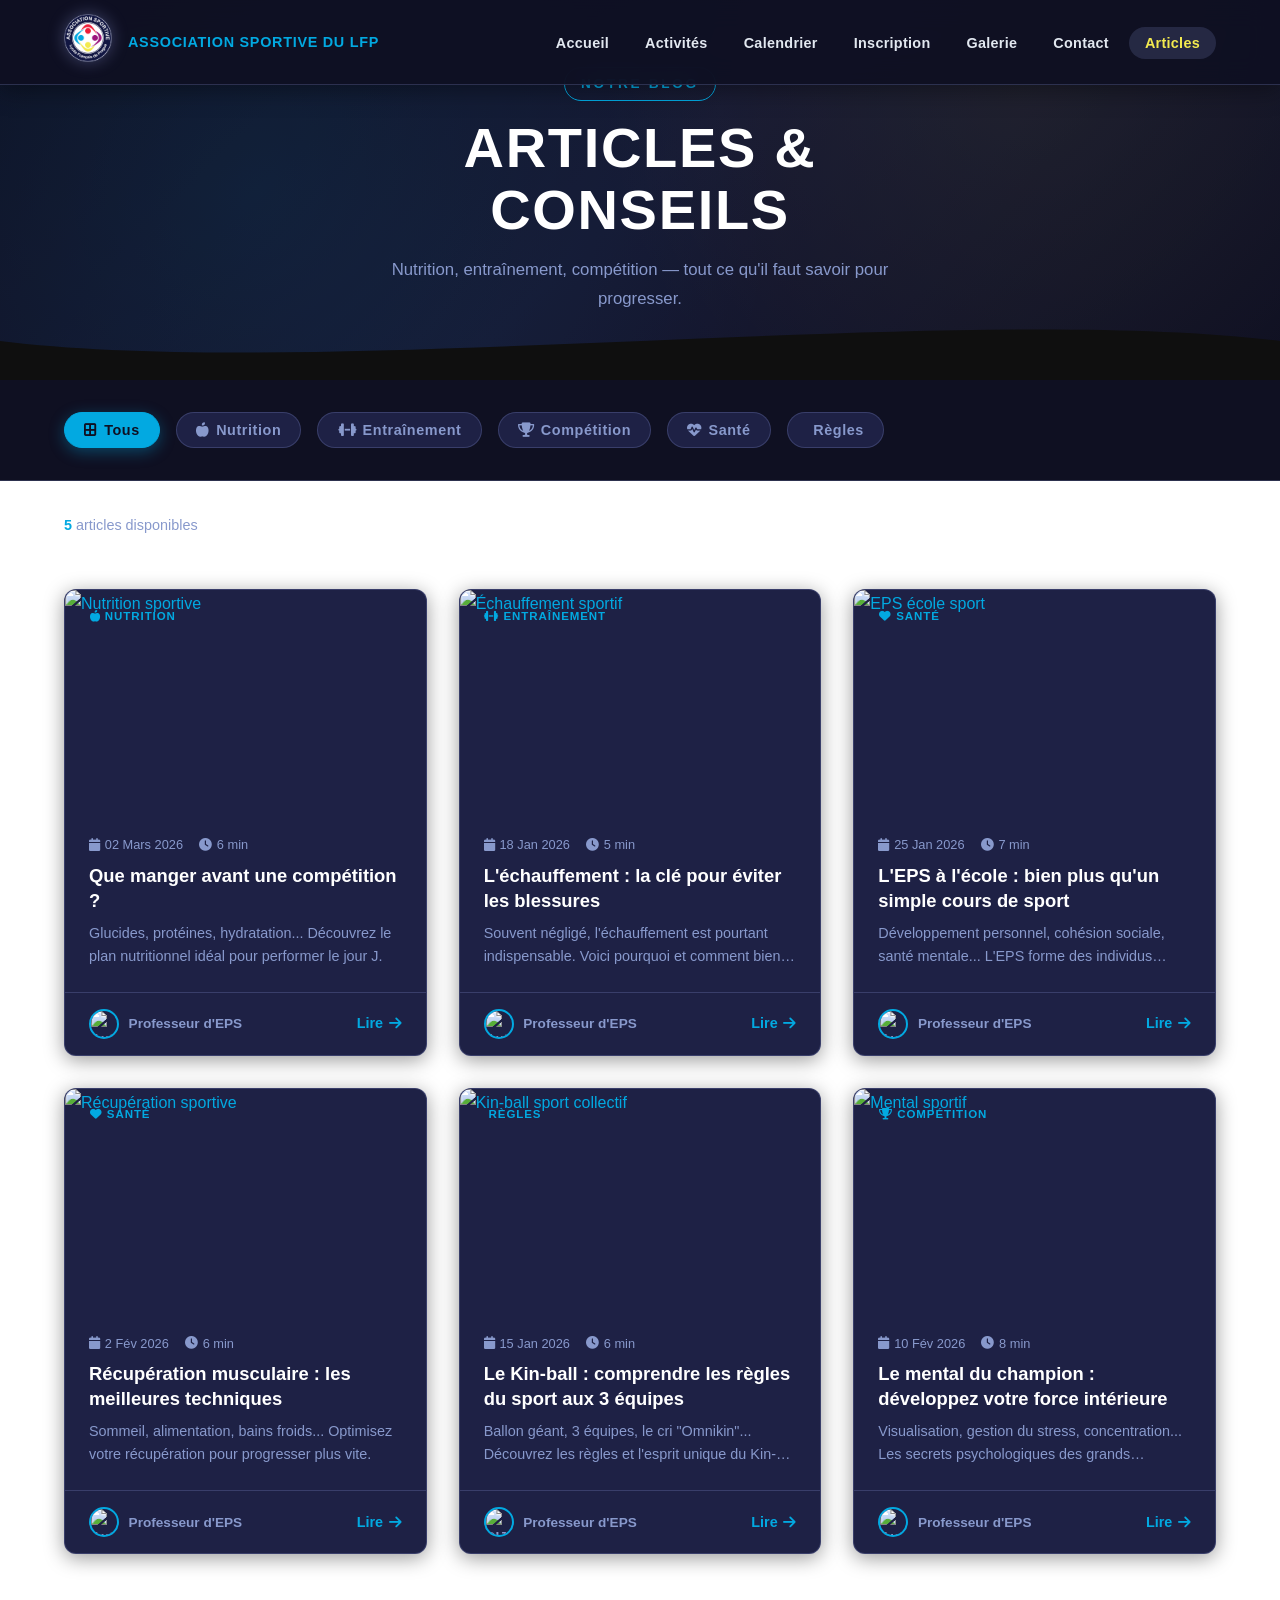
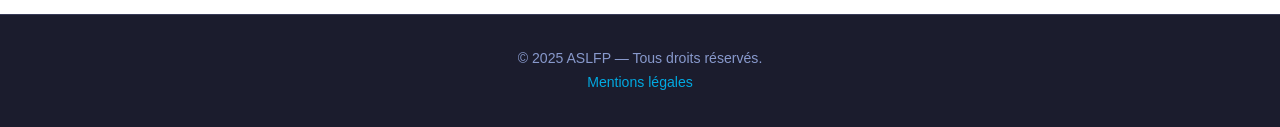
==== articles.html @ be03f137 "Add files via upload" ====
<!DOCTYPE html>
<html lang="fr">
<head>
  <meta charset="UTF-8" />
  <meta name="viewport" content="width=device-width, initial-scale=1.0"/>
  <title>Articles | ASLFP</title>

  <!-- CSS principal du site -->
  <link rel="stylesheet" href="CSS/styles.css" />
  <!-- CSS spécifique au blog -->
  <link rel="stylesheet" href="CSS/blog.css" />
  <!-- Font Awesome -->
  <link rel="stylesheet" href="https://cdnjs.cloudflare.com/ajax/libs/font-awesome/6.4.0/css/all.min.css"/>
  <!-- Google Fonts -->
  <link href="https://fonts.googleapis.com/css2?family=Rajdhani:wght@600;700&family=Open+Sans:wght@400;600&display=swap" rel="stylesheet"/>
</head>
<body class="blog-page">

<!-- HEADER -->
<header class="header header-scrolled">
  <div class="container">
    <div class="header-content">

      <div class="logo-section">
        <a href="index.html" class="logo-link">
          <img src="img/Logos/logo-aslfp.png" alt="Logo AS LFP" class="logo">
        </a>
        <span class="as-title">ASSOCIATION SPORTIVE DU LFP</span>
      </div>

      <nav class="main-nav desktop-nav">
        <ul>
          <li><a href="index.html#hero">Accueil</a></li>
          <li><a href="index.html#activites">Activités</a></li>
          <li><a href="index.html#calendrier">Calendrier</a></li>
          <li><a href="index.html#inscription">Inscription</a></li>
          <li><a href="galerie.html">Galerie</a></li>
          <li><a href="index.html#contact">Contact</a></li>
          <li><a href="articles.html" class="active">Articles</a></li>
        </ul>
      </nav>

      <button class="burger" aria-label="Ouvrir le menu">
        <span></span><span></span><span></span>
      </button>

      <nav class="main-nav mobile-nav">
        <ul>
          <li><a href="index.html#hero">Accueil</a></li>
          <li><a href="index.html#activites">Activités</a></li>
          <li><a href="index.html#calendrier">Calendrier</a></li>
          <li><a href="index.html#inscription">Inscription</a></li>
          <li><a href="galerie.html">Galerie</a></li>
          <li><a href="index.html#contact">Contact</a></li>
          <li><a href="articles.html" class="active">Articles</a></li>
        </ul>
      </nav>

    </div>
  </div>
</header>


  <!-- ===================== HERO SECTION ===================== -->
  <section class="blog-hero">
    <div class="blog-hero__overlay"></div>
    <div class="blog-hero__content">
      <span class="blog-hero__label">Notre Blog</span>
      <h1 class="blog-hero__title">Articles & Conseils</h1>
      <p class="blog-hero__subtitle">
        Nutrition, entraînement, compétition — tout ce qu'il faut savoir pour progresser.
      </p>
    </div>
    <!-- Vague décorative en bas -->
    <div class="blog-hero__wave">
      <svg viewBox="0 0 1440 80" preserveAspectRatio="none">
        <path d="M0,40 C360,80 1080,0 1440,40 L1440,80 L0,80 Z" fill="#0f0f0f"/>
      </svg>
    </div>
  </section>

  <!-- ===================== FILTRES ===================== -->
  <section class="blog-filters-section">
    <div class="container">
      <div class="blog-filters" id="blogFilters">
        <button class="filter-btn active" data-filter="all">
          <i class="fas fa-border-all"></i> Tous
        </button>
        <button class="filter-btn" data-filter="nutrition">
          <i class="fas fa-apple-whole"></i> Nutrition
        </button>
        <button class="filter-btn" data-filter="entrainement">
          <i class="fas fa-dumbbell"></i> Entraînement
        </button>
        <button class="filter-btn" data-filter="competition">
          <i class="fas fa-trophy"></i> Compétition
        </button>
        <button class="filter-btn" data-filter="sante">
          <i class="fas fa-heart-pulse"></i> Santé
        </button>
        <button class="filter-btn" data-filter="regles">
          <i class="fas fa-whistle"></i> Règles
        </button>
      </div>
    </div>
  </section>

  <!-- ===================== GRILLE D'ARTICLES ===================== -->
  <main class="blog-main">
    <div class="container">

      <!-- Compteur de résultats -->
      <div class="articles-count">
        <span id="articlesCount">5</span> articles disponibles
      </div>

      <div class="articles-grid" id="articlesGrid">

<!-- ── CARD - Nutrition avant compétition ── -->
<article class="article-card" data-category="nutrition">
  <a href="articles/nutrition-avant-competition.html" class="card-link">
    <div class="card-image-wrapper">
      <img
        src="https://images.unsplash.com/photo-1490645935967-10de6ba17061?w=600&q=80"
        alt="Nutrition sportive"
        class="card-image"
        loading="lazy"
      />
      <div class="card-image-overlay">
        <span><i class="fas fa-book-open"></i> Lire l'article</span>
      </div>
      <span class="card-badge badge--nutrition">
        <i class="fas fa-apple-alt"></i> Nutrition
      </span>
    </div>
    <div class="card-body">
      <div class="card-meta">
        <span class="card-date"><i class="fas fa-calendar"></i> 02 Mars 2026</span>
        <span class="card-read-time"><i class="fas fa-clock"></i> 6 min</span>
      </div>
      <h2 class="card-title">Que manger avant une compétition ?</h2>
      <p class="card-excerpt">
        Glucides, protéines, hydratation... Découvrez le plan nutritionnel idéal pour performer le jour J.
      </p>
    </div>
    <div class="card-footer">
      <div class="card-author">
        <img src="https://i.pravatar.cc/30?img=12" alt="Auteur" class="author-avatar"/>
        Professeur d'EPS
      </div>
      <span class="card-cta">Lire <i class="fas fa-arrow-right"></i></span>
    </div>
  </a>
</article>

<!-- ── CARD - Échauffement essentiel ── -->
<article class="article-card" data-category="entrainement">
  <a href="articles/echauffement-essentiel.html" class="card-link">
    <div class="card-image-wrapper">
      <img
        src="https://images.unsplash.com/photo-1571019613454-1cb2f99b2d8b?w=600&q=80"
        alt="Échauffement sportif"
        class="card-image"
        loading="lazy"
      />
      <div class="card-image-overlay">
        <span><i class="fas fa-book-open"></i> Lire l'article</span>
      </div>
      <span class="card-badge badge--entrainement">
        <i class="fas fa-dumbbell"></i> Entraînement
      </span>
    </div>
    <div class="card-body">
      <div class="card-meta">
        <span class="card-date"><i class="fas fa-calendar"></i> 18 Jan 2026</span>
        <span class="card-read-time"><i class="fas fa-clock"></i> 5 min</span>
      </div>
      <h2 class="card-title">L'échauffement : la clé pour éviter les blessures</h2>
      <p class="card-excerpt">
        Souvent négligé, l'échauffement est pourtant indispensable. Voici pourquoi et comment bien le réaliser.
      </p>
    </div>
    <div class="card-footer">
      <div class="card-author">
        <img src="https://i.pravatar.cc/30?img=8" alt="Auteur" class="author-avatar"/>
        Professeur d'EPS
      </div>
      <span class="card-cta">Lire <i class="fas fa-arrow-right"></i></span>
    </div>
  </a>
</article>


<!-- ── CARD - EPS au lycée ── -->
<article class="article-card" data-category="sante">
  <a href="articles/eps-importance-lycee.html" class="card-link">
    <div class="card-image-wrapper">
      <img
        src="https://images.unsplash.com/photo-1546519638-68e109498ffc?w=600&q=80"
        alt="EPS école sport"
        class="card-image"
        loading="lazy"
      />
      <div class="card-image-overlay">
        <span><i class="fas fa-book-open"></i> Lire l'article</span>
      </div>
      <span class="card-badge badge--sante">
        <i class="fas fa-heart"></i> Santé
      </span>
    </div>
    <div class="card-body">
      <div class="card-meta">
        <span class="card-date"><i class="fas fa-calendar"></i> 25 Jan 2026</span>
        <span class="card-read-time"><i class="fas fa-clock"></i> 7 min</span>
      </div>
      <h2 class="card-title">L'EPS à l'école : bien plus qu'un simple cours de sport</h2>
      <p class="card-excerpt">
        Développement personnel, cohésion sociale, santé mentale... L'EPS forme des individus complets.
      </p>
    </div>
    <div class="card-footer">
      <div class="card-author">
        <img src="https://i.pravatar.cc/30?img=21" alt="Auteur" class="author-avatar"/>
        Professeur d'EPS
      </div>
      <span class="card-cta">Lire <i class="fas fa-arrow-right"></i></span>
    </div>
  </a>
</article>


<!-- ── CARD - Récupération musculaire ── -->
<article class="article-card" data-category="sante">
  <a href="articles/recuperation-musculaire.html" class="card-link">
    <div class="card-image-wrapper">
      <img
        src="https://images.unsplash.com/photo-1544367567-0f2fcb009e0b?w=600&q=80"
        alt="Récupération sportive"
        class="card-image"
        loading="lazy"
      />
      <div class="card-image-overlay">
        <span><i class="fas fa-book-open"></i> Lire l'article</span>
      </div>
      <span class="card-badge badge--sante">
        <i class="fas fa-heart"></i> Santé
      </span>
    </div>
    <div class="card-body">
      <div class="card-meta">
        <span class="card-date"><i class="fas fa-calendar"></i> 2 Fév 2026</span>
        <span class="card-read-time"><i class="fas fa-clock"></i> 6 min</span>
      </div>
      <h2 class="card-title">Récupération musculaire : les meilleures techniques</h2>
      <p class="card-excerpt">
        Sommeil, alimentation, bains froids... Optimisez votre récupération pour progresser plus vite.
      </p>
    </div>
    <div class="card-footer">
      <div class="card-author">
        <img src="https://i.pravatar.cc/30?img=47" alt="Auteur" class="author-avatar"/>
        Professeur d'EPS
      </div>
      <span class="card-cta">Lire <i class="fas fa-arrow-right"></i></span>
    </div>
  </a>
</article>

<!-- ── CARD - Kin-ball ── -->
<article class="article-card" data-category="regles">
  <a href="articles/kin-ball.html" class="card-link">
    <div class="card-image-wrapper">
      <img
        src="https://images.unsplash.com/photo-1612872087720-bb876e2e67d1?w=600&q=80"
        alt="Kin-ball sport collectif"
        class="card-image"
        loading="lazy"
      />
      <div class="card-image-overlay">
        <span><i class="fas fa-book-open"></i> Lire l'article</span>
      </div>
      <span class="card-badge badge--regles">
        <i class="fas fa-whistle"></i> Règles
      </span>
    </div>
    <div class="card-body">
      <div class="card-meta">
        <span class="card-date"><i class="fas fa-calendar"></i> 15 Jan 2026</span>
        <span class="card-read-time"><i class="fas fa-clock"></i> 6 min</span>
      </div>
      <h2 class="card-title">Le Kin-ball : comprendre les règles du sport aux 3 équipes</h2>
      <p class="card-excerpt">
        Ballon géant, 3 équipes, le cri "Omnikin"... Découvrez les règles et l'esprit unique du Kin-ball.
      </p>
    </div>
    <div class="card-footer">
      <div class="card-author">
        <img src="https://i.pravatar.cc/30?img=33" alt="DIJOUX Jordan" class="author-avatar"/>
        Professeur d'EPS
      </div>
      <span class="card-cta">Lire <i class="fas fa-arrow-right"></i></span>
    </div>
  </a>
</article>


<!-- ── CARD - Mental du champion ── -->
<article class="article-card" data-category="competition">
  <a href="articles/mental-du-champion.html" class="card-link">
    <div class="card-image-wrapper">
      <img
        src="https://images.unsplash.com/photo-1551698618-1dfe5d97d256?w=600&q=80"
        alt="Mental sportif"
        class="card-image"
        loading="lazy"
      />
      <div class="card-image-overlay">
        <span><i class="fas fa-book-open"></i> Lire l'article</span>
      </div>
      <span class="card-badge badge--competition">
        <i class="fas fa-trophy"></i> Compétition
      </span>
    </div>
    <div class="card-body">
      <div class="card-meta">
        <span class="card-date"><i class="fas fa-calendar"></i> 10 Fév 2026</span>
        <span class="card-read-time"><i class="fas fa-clock"></i> 8 min</span>
      </div>
      <h2 class="card-title">Le mental du champion : développez votre force intérieure</h2>
      <p class="card-excerpt">
        Visualisation, gestion du stress, concentration... Les secrets psychologiques des grands champions.
      </p>
    </div>
    <div class="card-footer">
      <div class="card-author">
        <img src="https://i.pravatar.cc/30?img=33" alt="Auteur" class="author-avatar"/>
        Professeur d'EPS
      </div>
      <span class="card-cta">Lire <i class="fas fa-arrow-right"></i></span>
    </div>
  </a>
</article>



      </div><!-- /articles-grid -->

      <!-- Message si aucun résultat -->
      <div class="no-results" id="noResults" style="display:none;">
        <i class="fas fa-search"></i>
        <p>Aucun article dans cette catégorie pour le moment.</p>
      </div>

    </div><!-- /container -->
  </main>

  <!-- ===================== FOOTER ===================== -->
  <footer class="site-footer">
    <div class="container">
      <p>&copy; 2025 ASLFP — Tous droits réservés.</p>
      <p><a href="mentions-legales.html">Mentions légales</a></p>
    </div>
  </footer>

  <!-- Bouton retour en haut -->
  <button class="scroll-top-btn" id="scrollTopBtn" aria-label="Retour en haut">
    <i class="fas fa-chevron-up"></i>
  </button>

  <!-- JS -->
  <script src="JS/blog.js" defer></script>

</body>
</html>
---- CSS/styles.css ----
/* ================================
   VARIABLES & BASE
================================ */
:root {
  --fond: #F8F9FF;
  --fond-section: #FFFFFF;
  --fond-carte: #EEF0FF;
  --accent: #02A9E1;
  --accent-2: #F3EA4F;
  --texte: #02A9E1;
  --texte-secondaire: #8899cc;
  --radius: 16px;
  --radius-sm: 8px;
  --ombre: 0 8px 32px rgba(0,0,0,0.4);
  --transition: 0.3s ease;
}

* {
  margin: 0;
  padding: 0;
  box-sizing: border-box;
}

html {
  scroll-behavior: smooth;
}

body {
  background: linear-gradient(160deg, #0f1022 0%, #1a1d3a 50%, #0f1022 100%) fixed;
  color: var(--texte);
  font-family: 'Montserrat', sans-serif;
  font-size: 16px;
  line-height: 1.6;
}

.container {
  max-width: 1100px;
  margin: 0 auto;
  padding: 0 32px;
}

/* ================================
   HEADER
================================ */
.header {
  position: fixed;
  top: 0;
  left: 0;
  width: 100%;
  background: rgba(15, 16, 34, 0.92);
  backdrop-filter: blur(14px);
  -webkit-backdrop-filter: blur(14px);
  border-bottom: 1px solid rgba(165, 180, 252, 0.2);
  z-index: 1000;
  box-shadow: 0 4px 24px rgba(0,0,0,0.4);
}

.header-content {
  display: flex;
  align-items: center;
  justify-content: space-between;
  padding: 14px 0;
}

.logo-section {
  display: flex;
  align-items: center;
  gap: 16px;
}

.logo {
  height: 48px;
  filter: drop-shadow(0 0 8px rgba(165, 180, 252, 0.3));
}

.as-title {
  font-size: 0.9rem;
  font-weight: 700;
  color: var(--accent);
  letter-spacing: 0.05em;
  text-transform: uppercase;
}

.desktop-nav ul {
  list-style: none;
  display: flex;
  gap: 4px;
}

.desktop-nav a {
  color: var(--texte);
  text-decoration: none;
  font-size: 0.9rem;
  font-weight: 600;
  padding: 8px 16px;
  border-radius: 50px;
  transition: background var(--transition), color var(--transition);
  letter-spacing: 0.02em;
}

.desktop-nav a:hover,
.desktop-nav a.active {
  background: rgba(165, 180, 252, 0.15);
  color: #F3EA4F;
}

.header-scrolled {
  box-shadow: 0 8px 32px rgba(0,0,0,0.6);
  background: rgba(15, 16, 34, 0.98);
}

/* ================================
   HERO
================================ */
.hero {
  position: relative;
  height: 100vh;
  min-height: 600px;
  display: flex;
  align-items: center;
  justify-content: center;
  overflow: hidden;
}

.hero-background {
  position: absolute;
  inset: 0;
  z-index: 0;
}

.hero-background img {
  width: 100%;
  height: 100%;
  object-fit: cover;
  object-position: center;
}

.hero-background::after {
  content: '';
  position: absolute;
  inset: 0;
  background: linear-gradient(to bottom,
    rgba(15, 16, 34, 0.55) 0%,
    rgba(15, 16, 34, 0.7) 60%,
    rgba(15, 16, 34, 0.95) 100%
  );
}

.hero-content {
  position: relative;
  z-index: 2;
  text-align: center;
  padding: 0 24px;
  max-width: 800px;
}

.hero-text h2 {
  font-size: clamp(2rem, 5vw, 3.5rem);
  font-weight: 700;
  line-height: 1.2;
  margin-bottom: 20px;
  color: #fff;
}

.highlight {
  background: linear-gradient(90deg, var(--accent), var(--accent-2));
  -webkit-background-clip: text;
  background-clip: text;
  -webkit-text-fill-color: transparent;
}

.as-highlight {
  background: linear-gradient(90deg, #818cf8, var(--accent));
  -webkit-background-clip: text;
  background-clip: text;
  -webkit-text-fill-color: transparent;
}

.hero-text p {
  font-size: 1.1rem;
  color: rgba(255,255,255,0.8);
  margin-bottom: 36px;
}

.btn {
  display: inline-flex;
  align-items: center;
  gap: 10px;
  background: linear-gradient(135deg, #6366f1, var(--accent));
  color: #fff;
  font-family: 'Montserrat', sans-serif;
  font-weight: 700;
  font-size: 0.95rem;
  padding: 14px 32px;
  border-radius: 50px;
  border: none;
  cursor: pointer;
  text-decoration: none;
  transition: transform var(--transition), box-shadow var(--transition);
  box-shadow: 0 4px 20px rgba(99, 102, 241, 0.4);
}

.btn:hover {
  transform: translateY(-3px);
  box-shadow: 0 8px 28px rgba(99, 102, 241, 0.6);
}

.btn-secondary {
  background: transparent;
  border: 2px solid rgba(165, 180, 252, 0.4);
  color: var(--texte);
  box-shadow: none;
}

.btn-secondary:hover {
  background: rgba(165, 180, 252, 0.1);
  border-color: var(--accent);
}

.scroll-down {
  position: absolute;
  bottom: 32px;
  left: 50%;
  transform: translateX(-50%);
  z-index: 2;
}

.scroll-down a {
  color: rgba(255,255,255,0.5);
  font-size: 1.4rem;
  text-decoration: none;
  animation: bounce 2s infinite;
}

@keyframes bounce {
  0%, 100% { transform: translateY(0); }
  50% { transform: translateY(8px); }
}

/* ================================
   SECTIONS COMMUNES
================================ */
.section-title {
  text-align: center;
  font-size: clamp(1.6rem, 3vw, 2.2rem);
  font-weight: 700;
  color: var(--texte);
  margin-bottom: 12px;
}

.underline {
  width: 60px;
  height: 4px;
  background: linear-gradient(90deg, #6366f1, var(--accent));
  border-radius: 2px;
  margin: 0 auto 48px;
}

.fade-up {
  opacity: 0;
  transform: translateY(30px);
  transition: opacity 0.6s ease, transform 0.6s ease;
}

.fade-up.visible {
  opacity: 1;
  transform: translateY(0);
}

.activite-card:nth-child(2) { transition-delay: 0.1s; }
.activite-card:nth-child(3) { transition-delay: 0.2s; }
.activite-card:nth-child(4) { transition-delay: 0.3s; }
.activite-card:nth-child(5) { transition-delay: 0.4s; }
.activite-card:nth-child(6) { transition-delay: 0.5s; }

/* ================================
   ACTIVITES
================================ */
.activites {
  padding: 100px 0 80px;
  background: var(--fond-section);
}

.activites-grid {
  display: grid;
  grid-template-columns: repeat(auto-fill, minmax(300px, 1fr));
  gap: 24px;
  margin-top: 48px;
}

.activite-card {
  background: var(--fond-carte);
  border-radius: var(--radius);
  padding: 28px 24px;
  display: flex;
  flex-direction: column;      /* ← Clé : empilage vertical */
  align-items: center;
  text-align: center;
  gap: 0;
  border: 1px solid rgba(165, 180, 252, 0.1);
  box-shadow: var(--ombre);
  transition: transform var(--transition), border-color var(--transition), box-shadow var(--transition);
}

.activite-card:hover {
  transform: translateY(-6px);
  border-color: rgba(165, 180, 252, 0.35);
  box-shadow: 0 16px 40px rgba(0,0,0,0.5);
}

.activite-icon-wrapper {
  background: #ffffff;
  border-radius: 50%;
  width: 80px;
  height: 80px;
  display: flex;
  align-items: center;
  justify-content: center;
  flex-shrink: 0;
  box-shadow: 0 4px 15px rgba(0,0,0,0.12);
  margin-bottom: 20px;         /* Espace sous l'icône */
}

.activite-icon {
  width: 44px;
  height: 44px;
  object-fit: contain;
}

.activite-title {
  font-size: 1.1rem;
  font-weight: 700;
  color: var(--texte);
  margin-bottom: 14px;
  text-transform: capitalize;
}

.activite-schedule {
  font-size: 0.85rem;
  color: var(--texte-secondaire);
  margin-bottom: 6px;
}

.location {
  color: var(--accent);
  font-weight: 600;
  font-style: italic;          /* Comme sur l'image */
}

.activite-details {
  display: flex;
  flex-wrap: wrap;
  justify-content: center;     /* Badges centrés */
  gap: 8px;
  margin-top: 16px;
}

.detail-badge {
  background: transparent;
  color: var(--texte-secondaire);
  font-size: 0.78rem;
  font-weight: 500;
  padding: 4px 14px;
  border-radius: 50px;
  border: 1px solid rgba(165, 180, 252, 0.35);
}

/* ================================
   CALENDRIER
================================ */
.calendrier-section {
  padding: 100px 0;
  background: var(--fond);
}

.calendrier-container {
  display: grid;
  grid-template-columns: 1fr 340px;
  gap: 32px;
  margin-top: 48px;
  align-items: stretch;
}

#calendar {
  background: #ffffff;
  border-radius: 10px;
  padding: 22px;
  border: 1px solid rgba(0,0,0,0.06);
  box-shadow: 0 8px 24px rgba(18,24,40,0.04);
  color: #222;
  min-width: 0;
  overflow: hidden;
}

.fc {
  color: var(--texte);
}

.fc .fc-toolbar {
  display: flex;
  justify-content: space-between;
  align-items: center;
  gap: 12px;
  margin-bottom: 12px;
  flex-wrap: wrap;
}

.fc .fc-button {
  background: #27323a;
  color: #fff;
  border: none;
  padding: 8px 12px;
  border-radius: 8px;
  font-weight: 700;
  box-shadow: none;
  height: 36px;
}

.fc .fc-button:hover {
  filter: brightness(0.95);
  transform: translateY(-1px);
}

.fc .fc-button.fc-button-primary {
  background: #6b7378;
}

.fc .fc-toolbar-title {
  font-size: 1.2rem;
  font-weight: 800;
  color: #222;
  letter-spacing: 0.2px;
  text-transform: lowercase;
  text-align: center;
}

.fc .fc-toolbar-chunk:last-child .fc-button {
  background: #27323a;
  margin-left: 8px;
}

.fc .fc-daygrid-day {
  border: 1px solid rgba(34,34,34,0.06);
  background: transparent;
  min-height: 84px;
}

.fc .fc-daygrid-day-number {
  color: #8a94a0;
  font-weight: 600;
  padding: 6px 8px;
  font-size: 0.9rem;
}

.fc .fc-daygrid-day.fc-day-today {
  background: #fff8e6;
}

/* Force events to not overflow their day cell */
.fc .fc-daygrid-event {
  background: #0b86c2;
  color: #fff;
  border-radius: 6px;
  font-size: 0.78rem;
  padding: 4px 6px;
  margin: 4px 2px 0 2px;
  display: block;
  white-space: nowrap;
  overflow: hidden;
  text-overflow: ellipsis;
}

.fc .fc-daygrid-event:hover {
  white-space: normal;
  overflow: visible;
  position: relative;
  z-index: 999;
}

.fc .fc-daygrid-event-harness {
  overflow: visible;
}

.fc .fc-daygrid-day-events {
  overflow: visible;
}

.fc .fc-daygrid-event:hover .fc-event-title {
  white-space: normal;
  overflow: visible;
  text-overflow: unset;
}

.fc .fc-event-title {
  white-space: nowrap;
  overflow: hidden;
  text-overflow: ellipsis;
  max-width: 100%;
}

/* Prevent multi-day event bars from spanning across cells visually */
.fc .fc-daygrid-dot-event,
.fc .fc-daygrid-block-event {
  max-width: 100%;
}

.fc-direction-ltr .fc-daygrid-event.fc-event-end,
.fc-direction-ltr .fc-daygrid-event.fc-event-start {
  margin-left: 2px;
  margin-right: 2px;
}


/* ================================
   PROCHAINS ÉVÉNEMENTS (sidebar)
================================ */
.upcoming-events {
  background: #ffffff;
  border-radius: 14px;
  padding: 28px;
  border: 1px solid rgba(0,0,0,0.06);
  box-shadow: 0 8px 24px rgba(18,24,40,0.04);
  display: flex;
  flex-direction: column;
}


.upcoming-events h3 {
  font-size: 1.1rem;
  font-weight: 800;
  color: #222;
  margin-bottom: 20px;
  padding-bottom: 14px;
  border-bottom: 2px solid #f0f2f5;
  flex-shrink: 0;
}

#upcoming-events {
  overflow-y: auto;
  flex: 1;
  padding-right: 6px;
}

#upcoming-events::-webkit-scrollbar {
  width: 5px;
}

#upcoming-events::-webkit-scrollbar-track {
  background: transparent;
}

#upcoming-events::-webkit-scrollbar-thumb {
  background: #d0d5dd;
  border-radius: 10px;
}

#upcoming-events::-webkit-scrollbar-thumb:hover {
  background: #b0b8c4;
}


.upcoming-event-card {
  display: flex;
  flex-direction: column;
  gap: 8px;
  padding: 18px;
  background: #f8f9fc;
  border-radius: 12px;
  border-left: 4px solid var(--accent);
  transition: transform 0.2s ease, box-shadow 0.2s ease;
  margin-bottom: 12px;
}

.upcoming-event-card:hover {
  transform: translateY(-2px);
  box-shadow: 0 6px 20px rgba(0,0,0,0.06);
}

.upcoming-event-date {
  font-size: 0.78rem;
  font-weight: 600;
  color: #9aa6b2;
  text-transform: uppercase;
  letter-spacing: 0.5px;
}

.upcoming-event-title {
  font-size: 1rem;
  font-weight: 700;
  color: #222;
  line-height: 1.3;
}

.upcoming-event-details {
  display: flex;
  flex-direction: column;
  gap: 4px;
  margin-top: 4px;
}
.upcoming-event-type-row {
  display: flex;
  justify-content: space-between;
  align-items: center;
}

.upcoming-event-countdown {
  font-size: 0.82rem;
  color: #6d7680;
  white-space: nowrap;
}

.upcoming-event-details span {
  font-size: 0.82rem;
  color: #6d7680;
  line-height: 1.4;
}

.upcoming-event-card .btn-inscription {
  display: inline-flex;
  align-items: center;
  justify-content: center;
  margin-top: 10px;
  padding: 10px 20px;
  font-size: 0.85rem;
  font-weight: 700;
  color: #fff;
  background: linear-gradient(135deg, var(--accent) 0%, #04c0ff 100%);
  border-radius: 8px;
  text-decoration: none;
  transition: transform 0.2s ease, box-shadow 0.2s ease;
  box-shadow: 0 4px 14px rgba(2, 169, 225, 0.2);
  align-self: center;
}

.upcoming-event-card .btn-inscription:hover {
  transform: translateY(-2px);
  box-shadow: 0 6px 20px rgba(2, 169, 225, 0.35);
}

/* Couleur de bordure gauche selon le type */
.upcoming-event-card.type-competition {
  border-left-color: #e74c3c;
}

.upcoming-event-card.type-important {
  border-left-color: #9b59b6;
}

.upcoming-event-card.type-sortie {
  border-left-color: #2ecc71;
}

.upcoming-event-card.type-tournoi {
  border-left-color: #f39c12;
}


/* ================================
   GALERIE
================================ */
.galerie {
  padding: 100px 0;
  background: var(--fond-section);
}

.galerie-intro {
  text-align: center;
  color: var(--texte-secondaire);
  font-size: 1rem;
  margin-top: -32px;
  margin-bottom: 16px;
}

.carousel-container {
  margin-top: 48px;
  max-width: 900px;
  margin-left: auto;
  margin-right: auto;
}

.mySwiper {
  border-radius: var(--radius);
  overflow: hidden;
  box-shadow: 0 12px 40px rgba(0, 0, 0, 0.3);
}

.swiper-slide {
  overflow: hidden;
}

.slide-content {
  position: relative;
  overflow: hidden;
}

.carousel-img {
  width: 100%;
  height: 480px;
  object-fit: cover;
  display: block;
  transition: transform 0.6s ease;
}

.swiper-slide:hover .carousel-img {
  transform: scale(1.03);
}

.slide-caption {
  position: absolute;
  bottom: 0;
  left: 0;
  right: 0;
  padding: 24px 28px;
  background: linear-gradient(to top, rgba(0, 0, 0, 0.75) 0%, transparent 100%);
  color: #fff;
  transform: translateY(100%);
  transition: transform 0.4s ease;
}

.swiper-slide:hover .slide-caption,
.swiper-slide-active .slide-caption {
  transform: translateY(0);
}

.slide-caption h4 {
  font-size: 1.1rem;
  font-weight: 700;
  margin-bottom: 4px;
}

.slide-caption p {
  font-size: 0.85rem;
  opacity: 0.8;
}

/* Flèches navigation */
.swiper-button-next,
.swiper-button-prev {
  color: #fff !important;
  background: rgba(15, 16, 34, 0.6);
  backdrop-filter: blur(8px);
  width: 48px !important;
  height: 48px !important;
  border-radius: 50%;
  transition: background var(--transition), transform var(--transition);
}

.swiper-button-next:hover,
.swiper-button-prev:hover {
  background: rgba(99, 102, 241, 0.8);
  transform: scale(1.1);
}

.swiper-button-next::after,
.swiper-button-prev::after {
  font-size: 1rem !important;
  font-weight: 700;
}

/* Pagination */
.swiper-pagination {
  bottom: 16px !important;
}

.swiper-pagination-bullet {
  background: rgba(255, 255, 255, 0.5) !important;
  width: 10px;
  height: 10px;
  opacity: 1 !important;
  transition: all var(--transition);
}

.swiper-pagination-bullet-active {
  background: #fff !important;
  width: 28px;
  border-radius: 5px;
}

/* Responsive galerie */
@media (max-width: 768px) {
  .carousel-img {
    height: 320px;
  }

  .slide-caption {
    transform: translateY(0);
    padding: 16px 20px;
  }

  .swiper-button-next,
  .swiper-button-prev {
    width: 38px !important;
    height: 38px !important;
  }
}

@media (max-width: 480px) {
  .carousel-img {
    height: 240px;
  }

  .slide-caption h4 {
    font-size: 0.95rem;
  }

  .carousel-container {
    margin-top: 32px;
  }
}


/* ================================
   INSCRIPTION
================================ */
.inscription-section {
  padding: 100px 0;
  background: var(--fond);
}

.inscription-intro {
  text-align: center;
  color: var(--texte-secondaire);
  margin-bottom: 48px;
  font-size: 0.95rem;
  line-height: 1.8;
}

.inscription-form {
  background: var(--fond-carte);
  border-radius: var(--radius);
  padding: 48px;
  border: 1px solid rgba(165, 180, 252, 0.1);
  max-width: 760px;
  margin: 0 auto;
}

.form-row {
  display: grid;
  grid-template-columns: 1fr 1fr;
  gap: 24px;
  margin-bottom: 24px;
}

.form-group {
  display: flex;
  flex-direction: column;
  gap: 8px;
  margin-bottom: 24px;
}

.form-group label {
  font-size: 0.88rem;
  font-weight: 600;
  color: var(--texte-secondaire);
  text-transform: uppercase;
  letter-spacing: 0.04em;
}

.form-group input[type="text"],
.form-group input[type="email"],
.form-group select,
.form-group textarea {
  background: rgba(255,255,255,0.05);
  border: 1px solid rgba(165, 180, 252, 0.2);
  border-radius: var(--radius-sm);
  color: var(--texte);
  font-family: 'Montserrat', sans-serif;
  font-size: 0.95rem;
  padding: 12px 16px;
  outline: none;
  transition: border-color var(--transition), box-shadow var(--transition);
}

.form-group input:focus,
.form-group select:focus,
.form-group textarea:focus {
  border-color: var(--accent);
  box-shadow: 0 0 0 3px rgba(165, 180, 252, 0.15);
}

.activites-checkboxes {
  display: grid;
  grid-template-columns: repeat(auto-fit, minmax(140px, 1fr));
  gap: 10px;
  margin-top: 8px;
  min-width: 0;
}

.checkbox-group {
  display: flex;
  align-items: center;
  gap: 10px;
  background: rgba(165, 180, 252, 0.06);
  border: 1px solid rgba(165, 180, 252, 0.15);
  border-radius: var(--radius-sm);
  padding: 8px 10px;
  cursor: pointer;
  transition: background var(--transition), border-color var(--transition);
  white-space: normal;
}

.checkbox-group:hover {
  background: rgba(165, 180, 252, 0.12);
  border-color: rgba(165, 180, 252, 0.3);
}

.checkbox-group input[type="checkbox"] {
  accent-color: var(--accent);
  width: 16px;
  height: 16px;
  cursor: pointer;
}

.checkbox-group label {
  font-size: 0.88rem;
  font-weight: 600;
  color: var(--texte);
  cursor: pointer;
  text-transform: none;
  letter-spacing: 0;
}

.consent {
  flex-direction: row;
  align-items: flex-start;
  gap: 12px;
  flex-wrap: wrap;
}

.consent input {
  margin-top: 3px;
  flex-shrink: 0;
  accent-color: var(--accent);
  width: 16px;
  height: 16px;
}

.consent label {
  font-size: 0.82rem;
  color: var(--texte-secondaire);
  text-transform: none;
  letter-spacing: 0;
}

.form-actions {
  display: flex;
  gap: 12px;
  justify-content: center;
  flex-wrap: wrap;
}

.inscription-form img,
.inscription-form iframe,
.inscription-form .wide-element {
  max-width: 100%;
  height: auto;
  display: block;
}

/* ================================
   INSCRIPTION CTA (Google Form)
================================ */
.inscription-cta {
  display: flex;
  flex-direction: column;
  align-items: center;
  gap: 24px;
  margin-top: 48px;
}

.btn-inscription-main {
  display: inline-flex;
  align-items: center;
  gap: 10px;
  padding: 18px 40px;
  font-size: 1.15rem;
  font-weight: 800;
  border-radius: 14px;
  background: linear-gradient(135deg, var(--accent) 0%, #04c0ff 100%);
  color: #fff;
  text-decoration: none;
  border: none;
  cursor: pointer;
  transition: transform 0.2s ease, box-shadow 0.2s ease;
  box-shadow: 0 8px 32px rgba(2, 169, 225, 0.25);
  letter-spacing: 0.3px;
}

.btn-inscription-main:hover {
  transform: translateY(-3px) scale(1.02);
  box-shadow: 0 12px 40px rgba(2, 169, 225, 0.35);
}

.btn-inscription-main:active {
  transform: translateY(0);
}

.inscription-note {
  text-align: center;
  color: var(--texte-secondaire);
  font-size: 0.85rem;
  line-height: 1.6;
  opacity: 0.8;
}

/* ================================
   CONTACT
================================ */
.contact {
  padding: 100px 0;
  background: var(--fond-section);
}

.contact-container {
  display: grid;
  grid-template-columns: 1fr 1.5fr;
  gap: 40px;
  margin-top: 48px;
  align-items: start;
}

.contact-info {
  display: flex;
  flex-direction: column;
  gap: 24px;
}

.contact-item {
  background: var(--fond-carte);
  border-radius: var(--radius);
  padding: 24px;
  border: 1px solid rgba(165, 180, 252, 0.1);
}

.contact-item h3 {
  font-size: 0.9rem;
  font-weight: 700;
  color: var(--accent);
  margin-bottom: 8px;
  display: flex;
  align-items: center;
  gap: 8px;
}

.contact-item p {
  color: var(--texte-secondaire);
  font-size: 0.9rem;
  line-height: 1.6;
}

.contact-map iframe {
  width: 100%;
  height: 360px;
  border-radius: var(--radius);
  border: 1px solid rgba(165, 180, 252, 0.1);
  filter: grayscale(30%) brightness(0.85);
}

/* ================================
   FOOTER
================================ */
.footer {
  background: rgba(15, 16, 34, 0.98);
  border-top: 1px solid rgba(165, 180, 252, 0.15);
  padding: 40px 0 24px;
}

.footer-content {
  display: flex;
  align-items: center;
  justify-content: space-between;
  margin-bottom: 32px;
  flex-wrap: wrap;
  gap: 20px;
}

.footer-nav {
  display: flex;
  gap: 8px;
  flex-wrap: wrap;
}

.footer-nav a {
  color: var(--texte-secondaire);
  text-decoration: none;
  font-size: 0.88rem;
  font-weight: 500;
  padding: 6px 14px;
  border-radius: 50px;
  transition: color var(--transition), background var(--transition);
}

.footer-nav a:hover {
  color: var(--accent);
  background: rgba(165, 180, 252, 0.1);
}

.social-links {
  display: flex;
  gap: 12px;
}

.social-links a {
  color: var(--texte-secondaire);
  background: rgba(165, 180, 252, 0.1);
  width: 40px;
  height: 40px;
  border-radius: 50%;
  display: flex;
  align-items: center;
  justify-content: center;
  font-size: 1rem;
  text-decoration: none;
  transition: color var(--transition), background var(--transition), transform var(--transition);
}

.social-links a:hover {
  color: var(--accent);
  background: rgba(165, 180, 252, 0.2);
  transform: translateY(-3px);
}

.footer-bottom {
  text-align: center;
  padding-top: 24px;
  border-top: 1px solid rgba(165, 180, 252, 0.08);
  color: var(--texte-secondaire);
  font-size: 0.82rem;
}

/* ================================
   BURGER MENU
================================ */
.burger {
  display: none;
  flex-direction: column;
  gap: 5px;
  background: none;
  border: none;
  cursor: pointer;
  padding: 8px;
  z-index: 1100;
  position: relative;
  width: 32px;
  height: 32px;
}

.burger span {
  display: block;
  width: 100%;
  height: 2px;
  background: var(--texte);
  border-radius: 2px;
  transition: all 0.3s ease;
  position: absolute;
  left: 0;
}

.burger span:nth-child(1) { top: 8px; }
.burger span:nth-child(2) { top: 14px; }
.burger span:nth-child(3) { top: 20px; }

.burger-open span:nth-child(1) {
  transform: translateY(6px) rotate(45deg);
}

.burger-open span:nth-child(2) {
  opacity: 0;
}

.burger-open span:nth-child(3) {
  transform: translateY(-6px) rotate(-45deg);
}

.mobile-nav {
  position: fixed;
  top: 0;
  right: -100%;
  width: 75%;
  max-width: 320px;
  height: 100vh;
  background: rgba(15, 16, 34, 0.98);
  padding: 100px 32px 40px;
  transition: right 0.4s ease;
  border-left: 1px solid rgba(165, 180, 252, 0.15);
  z-index: 1000;
}

.mobile-nav.nav-open {
  right: 0;
}

.mobile-nav ul {
  list-style: none;
  display: flex;
  flex-direction: column;
  gap: 8px;
}

.mobile-nav a {
  color: var(--texte);
  text-decoration: none;
  font-size: 1.1rem;
  font-weight: 600;
  padding: 14px 20px;
  border-radius: 8px;
  display: block;
  transition: background var(--transition), color var(--transition);
}

.mobile-nav a:hover {
  background: rgba(165, 180, 252, 0.15);
  color: #F3EA4F;
}

/* ================================
   TOAST NOTIFICATION
================================ */
.toast {
  position: fixed;
  bottom: 32px;
  left: 50%;
  transform: translateX(-50%) translateY(20px);
  background: #1e2460;
  color: #fff;
  padding: 16px 28px;
  border-radius: 50px;
  font-weight: 600;
  font-size: 0.95rem;
  box-shadow: 0 8px 32px rgba(0,0,0,0.4);
  z-index: 9999;
  opacity: 0;
  transition: all 0.4s ease;
  white-space: nowrap;
}

.toast-visible {
  opacity: 1;
  transform: translateX(-50%) translateY(0);
}

.toast-success { border-left: 4px solid #02A9E1; }
.toast-warning { border-left: 4px solid #F3EA4F; }

/* ================================
   RESPONSIVE
================================ */
@media (max-width: 900px) {
  .calendrier-container {
    grid-template-columns: 1fr;
    gap: 24px;
  }

  .upcoming-events {
    order: 2;
  }
}

@media (max-width: 768px) {
  .burger,
  .mobile-nav {
    display: flex;
  }

  .desktop-nav {
    display: none;
  }

  .header-content {
    padding: 14px 20px;
  }

  .calendrier-container {
    grid-template-columns: 1fr;
    gap: 18px;
  }

  #calendar {
    min-height: auto;
  }

  .event-card {
    flex-direction: column;
    gap: 12px;
  }

  .event-date {
    min-width: auto;
    margin-bottom: 8px;
  }

  .events-list {
    gap: 16px;
  }

  .contact-container {
    grid-template-columns: 1fr;
    gap: 24px;
  }

  .contact-map iframe {
    height: 260px;
  }
}

@media (max-width: 820px) {
  .inscription-form {
    padding: 28px;
    max-width: 720px;
  }

  .form-row {
    grid-template-columns: 1fr;
  }

  .activites-checkboxes {
    grid-template-columns: repeat(auto-fit, minmax(160px, 1fr));
  }
}

@media (max-width: 480px) {
  .inscription-form {
    padding: 18px;
  }

  .form-row {
    gap: 12px;
  }

  .form-group label {
    font-size: 0.82rem;
  }

  .form-group input,
  .form-group select,
  .form-group textarea {
    padding: 10px;
    font-size: 0.92rem;
  }

  .activites-checkboxes {
    grid-template-columns: 1fr 1fr;
    gap: 8px;
  }

  #calendar {
    padding: 14px;
  }

  .fc .fc-toolbar {
    flex-direction: column;
    gap: 8px;
  }

  .event-card {
    padding: 12px;
  }

  .event-date {
    padding: 6px;
  }

  .event-day {
    font-size: 1.2rem;
  }

  .contact-map iframe {
    height: 220px;
  }

  .contact-info h3,
  .contact-info p {
    font-size: 0.95rem;
  }

  .container {
    padding-left: 20px;
    padding-right: 20px;
  }
}

@media (max-width: 420px) {
  .fc .fc-toolbar-title {
    font-size: 1rem;
  }
  
  .fc .fc-button {
    padding: 6px 8px;
    font-size: 0.85rem;
  }
  
  .events-list {
    gap: 16px;
  }
}
---- CSS/blog.css ----
/* ============================================================
   BLOG.CSS — ASLFP
   Styles pour articles.html et articles/template-article.html
   ============================================================ */

/* ──────────────────────────────────────────
   1. VARIABLES & RESET
   ────────────────────────────────────────── */
:root {
  /* Couleurs principales */
  --color-bg:            #0f1022;
  --color-bg-card:       #1e2145;
  --color-bg-card-hover: #252850;
  --color-accent:        #02A9E1;
  --color-accent-dark:   #0189b8;
  --color-white:         #ffffff;
  --color-text:          #e2e8f0;
  --color-text-muted:    #8899cc;
  --color-border:        rgba(165, 180, 252, 0.2);

  /* Couleurs des badges */
  --badge-nutrition:    #27ae60;
  --badge-entrainement: #02A9E1;
  --badge-competition:  #F3EA4F;
  --badge-sante:        #8e44ad;

  /* Typographie */
  --font-heading: 'Montserrat', sans-serif;
  --font-body:    'Montserrat', sans-serif;

  /* Espacements */
  --spacing-xs:  0.5rem;
  --spacing-sm:  1rem;
  --spacing-md:  1.5rem;
  --spacing-lg:  2rem;
  --spacing-xl:  3rem;
  --spacing-xxl: 5rem;

  /* Bordures & ombres */
  --radius-sm:   6px;
  --radius-md:   12px;
  --radius-lg:   20px;
  --shadow-card:  0 4px 20px rgba(0,0,0,0.4);
  --shadow-hover: 0 12px 40px rgba(2,169,225,0.25);

  /* Transitions */
  --transition: 0.35s cubic-bezier(0.25, 0.46, 0.45, 0.94);
}

/* Reset minimal */
.blog-page *,
.article-page * {
  box-sizing: border-box;
  margin: 0;
  padding: 0;
}

/* ──────────────────────────────────────────
   2. BODY & BASE
   ────────────────────────────────────────── */
.blog-page,
.article-page {
  background: /*linear-gradient(160deg, #0f1022 0%, #1a1d3a 50%, #0f1022 100%) fixed;*/
  color: var(--color-text);
  font-family: var(--font-body);
  line-height: 1.7;
}

.container {
  max-width: 1200px;
  margin: 0 auto;
  padding: 0 var(--spacing-md);
}

/* ──────────────────────────────────────────
   3. NAVBAR (identique au site principal)
   ────────────────────────────────────────── */
.header {
  position: fixed;
  top: 0;
  left: 0;
  width: 100%;
  background: rgba(15, 16, 34, 0.92);
  backdrop-filter: blur(14px);
  -webkit-backdrop-filter: blur(14px);
  border-bottom: 1px solid rgba(165, 180, 252, 0.2);
  z-index: 1000;
  box-shadow: 0 4px 24px rgba(0,0,0,0.4);
}

.header-scrolled {
  box-shadow: 0 8px 32px rgba(0,0,0,0.6);
  background: rgba(15, 16, 34, 0.98);
}

.header-content {
  display: flex;
  align-items: center;
  justify-content: space-between;
  padding: 14px 0;
}

.logo-section {
  display: flex;
  align-items: center;
  gap: 16px;
}

.logo {
  height: 48px;
  filter: drop-shadow(0 0 8px rgba(165, 180, 252, 0.3));
}

.as-title {
  font-size: 0.9rem;
  font-weight: 700;
  color: var(--color-accent);
  letter-spacing: 0.05em;
  text-transform: uppercase;
}

.desktop-nav ul {
  list-style: none;
  display: flex;
  gap: 4px;
}

.desktop-nav a {
  color: var(--color-text);
  text-decoration: none;
  font-size: 0.9rem;
  font-weight: 600;
  padding: 8px 16px;
  border-radius: 50px;
  transition: background var(--transition), color var(--transition);
  letter-spacing: 0.02em;
}

.desktop-nav a:hover,
.desktop-nav a.active {
  background: rgba(165, 180, 252, 0.15);
  color: #F3EA4F;
}

/* Burger */
.burger {
  display: none;
  flex-direction: column;
  gap: 5px;
  background: none;
  border: none;
  cursor: pointer;
  padding: 8px;
}

.burger-line {
  display: block;
  width: 25px;
  height: 2px;
  background: var(--color-white);
  border-radius: 2px;
  transition: var(--transition);
}

/* ──────────────────────────────────────────
   4. HERO — PAGE LISTE
   ────────────────────────────────────────── */
.blog-hero {
  position: relative;
  min-height: 380px;
  display: flex;
  align-items: center;
  justify-content: center;
  overflow: hidden;
  background: linear-gradient(135deg, #0f1022 0%, #1a1d3a 50%, #0f1022 100%);
}

.blog-hero::before {
  content: '';
  position: absolute;
  inset: 0;
  background-image:
    radial-gradient(circle at 20% 50%, rgba(2,169,225,0.12) 0%, transparent 50%),
    radial-gradient(circle at 80% 20%, rgba(243,234,79,0.08) 0%, transparent 40%);
  pointer-events: none;
}

.blog-hero__overlay {
  position: absolute;
  inset: 0;
  background: rgba(15,16,34,0.3);
}

.blog-hero__content {
  position: relative;
  z-index: 2;
  text-align: center;
  padding: var(--spacing-xl) var(--spacing-md);
  max-width: 700px;
}

.blog-hero__label {
  display: inline-block;
  font-family: var(--font-heading);
  font-size: 0.85rem;
  font-weight: 700;
  letter-spacing: 0.2em;
  text-transform: uppercase;
  color: var(--color-accent);
  border: 1px solid var(--color-accent);
  padding: 0.3rem 1rem;
  border-radius: 50px;
  margin-bottom: var(--spacing-sm);
}

.blog-hero__title {
  font-family: var(--font-heading);
  font-size: clamp(2rem, 5vw, 3.5rem);
  font-weight: 700;
  color: var(--color-white);
  line-height: 1.1;
  margin-bottom: var(--spacing-sm);
  text-transform: uppercase;
  letter-spacing: 0.03em;
}

.blog-hero__subtitle {
  font-size: 1.05rem;
  color: var(--color-text-muted);
  max-width: 500px;
  margin: 0 auto;
}

.blog-hero__wave {
  position: absolute;
  bottom: -1px;
  left: 0;
  right: 0;
  height: 80px;
}

.blog-hero__wave svg {
  width: 100%;
  height: 100%;
  display: block;
}

/* ──────────────────────────────────────────
   5. FILTRES
   ────────────────────────────────────────── */
.blog-filters-section {
  background: var(--color-bg);
  padding: var(--spacing-lg) 0;
  position: sticky;
  top: 70px;
  z-index: 100;
  border-bottom: 1px solid var(--color-border);
}

.blog-filters {
  display: flex;
  align-items: center;
  gap: var(--spacing-sm);
  flex-wrap: wrap;
}

.filter-btn {
  display: inline-flex;
  align-items: center;
  gap: 0.4rem;
  padding: 0.55rem 1.2rem;
  border-radius: 50px;
  border: 1px solid var(--color-border);
  background: var(--color-bg-card);
  color: var(--color-text-muted);
  font-family: var(--font-heading);
  font-size: 0.9rem;
  font-weight: 600;
  letter-spacing: 0.04em;
  cursor: pointer;
  transition: all var(--transition);
  white-space: nowrap;
}

.filter-btn:hover {
  border-color: var(--color-accent);
  color: var(--color-white);
  background: rgba(2,169,225,0.1);
}

.filter-btn.active {
  background: var(--color-accent);
  border-color: var(--color-accent);
  color: #0f1022;
  font-weight: 700;
  box-shadow: 0 4px 15px rgba(2,169,225,0.35);
}

/* ──────────────────────────────────────────
   6. COMPTEUR D'ARTICLES
   ────────────────────────────────────────── */
.articles-count {
  font-size: 0.9rem;
  color: var(--color-text-muted);
  margin-bottom: var(--spacing-lg);
  padding-top: var(--spacing-lg);
}

.articles-count span {
  color: var(--color-accent);
  font-weight: 700;
}

/* ──────────────────────────────────────────
   7. GRILLE D'ARTICLES
   ────────────────────────────────────────── */
.blog-main {
  padding-bottom: var(--spacing-xxl);
  min-height: 60vh;
}

.articles-grid {
  display: grid;
  grid-template-columns: repeat(auto-fill, minmax(300px, 1fr));
  gap: var(--spacing-lg);
}

.articles-grid--related {
  grid-template-columns: repeat(auto-fill, minmax(280px, 1fr));
  gap: var(--spacing-md);
}

.no-results {
  text-align: center;
  padding: var(--spacing-xxl) 0;
  color: var(--color-text-muted);
}

.no-results i {
  font-size: 3rem;
  margin-bottom: var(--spacing-sm);
  display: block;
  color: var(--color-border);
}

/* ──────────────────────────────────────────
   8. CARDS D'ARTICLES
   ────────────────────────────────────────── */
.article-card {
  background: var(--color-bg-card);
  border-radius: var(--radius-md);
  border: 1px solid var(--color-border);
  overflow: hidden;
  box-shadow: var(--shadow-card);
  transition: transform var(--transition), box-shadow var(--transition), border-color var(--transition);
  position: relative;
  opacity: 1;
  transform: translateY(20px);
}

.article-card.is-visible {
  opacity: 1;
  transform: translateY(0);
  transition:
    opacity 0.5s ease,
    transform 0.5s ease,
    box-shadow var(--transition),
    border-color var(--transition);
}

/* ✨ HOVER ÉLÉGANT */
.article-card:hover {
  transform: translateY(-8px);
  box-shadow: var(--shadow-hover);
  border-color: rgba(2,169,225,0.4);
}

.card-link {
  display: flex;
  flex-direction: column;
  height: 100%;
  text-decoration: none;
  color: inherit;
}

.article-card--featured::before {
  content: '✦ À LA UNE';
  position: absolute;
  top: 0;
  right: 0;
  background: var(--color-accent);
  color: #0f1022;
  font-family: var(--font-heading);
  font-size: 0.7rem;
  font-weight: 700;
  letter-spacing: 0.15em;
  padding: 0.3rem 0.8rem;
  border-bottom-left-radius: var(--radius-sm);
  z-index: 10;
}

/* Image */
.card-image-wrapper {
  position: relative;
  overflow: hidden;
  height: 220px;
  flex-shrink: 0;
}

.card-image {
  width: 100%;
  height: 100%;
  object-fit: cover;
  transition: transform 0.5s ease;
  display: block;
}

.article-card:hover .card-image {
  transform: scale(1.08);
}

.card-image-overlay {
  position: absolute;
  inset: 0;
  background: rgba(2,169,225,0.6);
  display: flex;
  align-items: center;
  justify-content: center;
  opacity: 0;
  transition: opacity 0.35s ease;
}

.article-card:hover .card-image-overlay {
  opacity: 1;
}

/* Badge catégorie */
.card-badge {
  position: absolute;
  top: 12px;
  left: 12px;
  padding: 0.3rem 0.8rem;
  border-radius: 50px;
  font-size: 0.72rem;
  font-weight: 700;
  letter-spacing: 0.08em;
  text-transform: uppercase;
  font-family: var(--font-heading);
}

.card-badge--nutrition    { background: var(--badge-nutrition);    color: #fff; }
.card-badge--entrainement { background: var(--badge-entrainement); color: #fff; }
.card-badge--competition  { background: var(--badge-competition);  color: #0f1022; }
.card-badge--sante        { background: var(--badge-sante);        color: #fff; }

/* Corps de la carte */
.card-body {
  padding: var(--spacing-md);
  display: flex;
  flex-direction: column;
  gap: var(--spacing-xs);
  flex: 1;
}

.card-meta {
  display: flex;
  align-items: center;
  gap: var(--spacing-sm);
  font-size: 0.8rem;
  color: var(--color-text-muted);
}

.card-date,
.card-read-time {
  display: inline-flex;
  align-items: center;
  gap: 0.3rem;
}

.card-title {
  font-family: var(--font-heading);
  font-size: 1.15rem;
  font-weight: 700;
  color: var(--color-white);
  line-height: 1.35;
  margin: 0;
  display: -webkit-box;
  -webkit-line-clamp: 3;
  -webkit-box-orient: vertical;
  overflow: hidden;
  transition: color var(--transition);
}

.article-card:hover .card-title {
  color: var(--color-accent);
}

.card-excerpt {
  font-size: 0.9rem;
  color: var(--color-text-muted);
  line-height: 1.6;
  margin: 0;
  display: -webkit-box;
  -webkit-line-clamp: 2;
  -webkit-box-orient: vertical;
  overflow: hidden;
  flex: 1;
}

/* Footer carte */
.card-footer {
  display: flex;
  align-items: center;
  justify-content: space-between;
  padding: var(--spacing-sm) var(--spacing-md);
  border-top: 1px solid var(--color-border);
  margin-top: auto;
}

.card-author {
  display: flex;
  align-items: center;
  gap: 0.6rem;
  font-size: 0.85rem;
  color: var(--color-text-muted);
  font-weight: 600;
}

.author-avatar {
  width: 30px;
  height: 30px;
  border-radius: 50%;
  object-fit: cover;
  border: 2px solid var(--color-accent);
}

.card-cta {
  font-family: var(--font-heading);
  font-size: 0.9rem;
  font-weight: 700;
  color: var(--color-accent);
  display: flex;
  align-items: center;
  gap: 0.35rem;
  transition: gap var(--transition), color var(--transition);
}

.article-card:hover .card-cta {
  gap: 0.6rem;
  color: #F3EA4F;
}

/* ──────────────────────────────────────────
   9. HERO — PAGE ARTICLE
   ────────────────────────────────────────── */
.article-hero {
  position: relative;
  min-height: 500px;
  display: flex;
  align-items: flex-end;
  overflow: hidden;
}

.article-hero__bg {
  position: absolute;
  inset: 0;
  width: 100%;
  height: 100%;
  object-fit: cover;
  object-position: center;
}

.article-hero__overlay {
  position: absolute;
  inset: 0;
  background: linear-gradient(
    to top,
    rgba(15,16,34,0.98) 0%,
    rgba(15,16,34,0.7) 40%,
    rgba(15,16,34,0.3) 100%
  );
}

.article-hero__content {
  position: relative;
  z-index: 2;
  width: 100%;
  max-width: 900px;
  margin: 0 auto;
  padding: var(--spacing-xl) var(--spacing-md);
  display: flex;
  flex-direction: column;
  gap: var(--spacing-sm);
}

/* Fil d'Ariane */
.breadcrumb {
  display: flex;
  align-items: center;
  gap: 0.5rem;
  font-size: 0.85rem;
  color: var(--color-text-muted);
}

.breadcrumb a {
  color: var(--color-text-muted);
  text-decoration: none;
  transition: color var(--transition);
}

.breadcrumb a:hover { color: var(--color-accent); }
.breadcrumb i { font-size: 0.7rem; }

.article-hero__content .card-badge {
  position: static;
  align-self: flex-start;
}

.article-hero__title {
  font-family: var(--font-heading);
  font-size: clamp(1.8rem, 4vw, 3rem);
  font-weight: 700;
  color: var(--color-white);
  line-height: 1.2;
  text-transform: uppercase;
  letter-spacing: 0.02em;
  max-width: 800px;
}

.article-hero__meta {
  display: flex;
  align-items: center;
  justify-content: space-between;
  flex-wrap: wrap;
  gap: var(--spacing-sm);
  padding-top: var(--spacing-sm);
  border-top: 1px solid rgba(165,180,252,0.15);
  margin-top: var(--spacing-xs);
}

.article-author-info {
  display: flex;
  align-items: center;
  gap: var(--spacing-sm);
}

.author-avatar--large {
  width: 45px;
  height: 45px;
  border-radius: 50%;
  object-fit: cover;
  border: 2px solid var(--color-accent);
}

.author-name {
  display: block;
  color: var(--color-white);
  font-weight: 600;
  font-size: 0.95rem;
}

.author-role {
  display: block;
  color: var(--color-text-muted);
  font-size: 0.8rem;
}

.article-meta-right {
  display: flex;
  align-items: center;
  gap: var(--spacing-md);
  color: var(--color-text-muted);
  font-size: 0.85rem;
}

.article-meta-right span {
  display: inline-flex;
  align-items: center;
  gap: 0.35rem;
}

/* ──────────────────────────────────────────
   10. LAYOUT ARTICLE (contenu + sidebar)
   ────────────────────────────────────────── */
.article-layout {
  padding: var(--spacing-xl) 0 var(--spacing-xxl);
}

.article-wrapper {
  display: grid;
  grid-template-columns: 1fr 320px;
  gap: var(--spacing-xl);
  align-items: start;
}

/* ──────────────────────────────────────────
   11. CONTENU DE L'ARTICLE
   ────────────────────────────────────────── */
.article-content {
  min-width: 0;
}

.btn-back {
  display: inline-flex;
  align-items: center;
  gap: 0.5rem;
  color: var(--color-text-muted);
  text-decoration: none;
  font-size: 0.9rem;
  font-weight: 600;
  margin-bottom: var(--spacing-lg);
  transition: color var(--transition), gap var(--transition);
}

.btn-back:hover {
  color: var(--color-accent);
  gap: 0.8rem;
}

.article-body {
  display: flex;
  flex-direction: column;
  gap: var(--spacing-md);
}

.article-intro {
  font-size: 1.15rem;
  color: var(--color-text);
  line-height: 1.8;
  border-left: 4px solid var(--color-accent);
  padding-left: var(--spacing-md);
  font-style: italic;
}

.article-body h2 {
  font-family: var(--font-heading);
  font-size: 1.7rem;
  font-weight: 700;
  color: var(--color-white);
  text-transform: uppercase;
  letter-spacing: 0.03em;
  margin-top: var(--spacing-md);
  padding-bottom: 0.5rem;
  border-bottom: 2px solid var(--color-accent);
  display: inline-block;
}

.article-body h3 {
  font-family: var(--font-heading);
  font-size: 1.3rem;
  font-weight: 700;
  color: var(--color-white);
  margin-top: var(--spacing-sm);
}

.article-body ul li::marker,
.article-body ol li::marker {
  color: var(--color-accent);
  font-weight: 700;
}

.article-body blockquote {
  background: var(--color-bg-card);
  border-left: 4px solid var(--color-accent);
  border-radius: 0 var(--radius-md) var(--radius-md) 0;
  padding: var(--spacing-md) var(--spacing-lg);
  margin: var(--spacing-sm) 0;
  font-size: 1.1rem;
  font-style: italic;
  color: var(--color-text);
  position: relative;
}

.article-body blockquote::before {
  content: '"';
  position: absolute;
  top: -10px;
  left: var(--spacing-sm);
  font-size: 4rem;
  color: var(--color-accent);
  opacity: 0.3;
  font-family: Georgia, serif;
  line-height: 1;
}

/* Tableau */
.article-table-wrapper {
  overflow-x: auto;
  border-radius: var(--radius-md);
  border: 1px solid var(--color-border);
}

.article-table {
  width: 100%;
  border-collapse: collapse;
  font-size: 0.9rem;
}

.article-table th {
  background: var(--color-accent);
  color: #0f1022;
  font-family: var(--font-heading);
  font-weight: 700;
  text-transform: uppercase;
  letter-spacing: 0.05em;
  padding: 0.8rem 1rem;
  text-align: left;
}

.article-table td {
  padding: 0.75rem 1rem;
  color: var(--color-text);
  border-bottom: 1px solid var(--color-border);
}

.article-table tr:last-child td { border-bottom: none; }

.article-table tr:nth-child(even) td {
  background: rgba(165,180,252,0.04);
}

/* Tags */
.article-tags {
  display: flex;
  align-items: center;
  gap: 0.5rem;
  flex-wrap: wrap;
  padding-top: var(--spacing-md);
  border-top: 1px solid var(--color-border);
  margin-top: var(--spacing-md);
}

.article-tags span {
  font-size: 0.85rem;
  color: var(--color-text-muted);
  font-weight: 600;
}

.tag {
  display: inline-flex;
  align-items: center;
  gap: 0.3rem;
  padding: 0.3rem 0.8rem;
  background: var(--color-bg-card);
  border: 1px solid var(--color-border);
  border-radius: 50px;
  font-size: 0.8rem;
  color: var(--color-text-muted);
  text-decoration: none;
  transition: all var(--transition);
}

.tag:hover {
  border-color: var(--color-accent);
  color: var(--color-accent);
  background: rgba(2,169,225,0.08);
}

/* Partage social */
.article-share {
  display: flex;
  align-items: center;
  gap: var(--spacing-sm);
  flex-wrap: wrap;
  padding: var(--spacing-md);
  background: var(--color-bg-card);
  border-radius: var(--radius-md);
  border: 1px solid var(--color-border);
}

.article-share p {
  font-family: var(--font-heading);
  font-size: 1rem;
  font-weight: 700;
  color: var(--color-white);
  margin: 0 !important;
}

.share-btn {
  display: inline-flex;
  align-items: center;
  gap: 0.4rem;
  padding: 0.5rem 1rem;
  border-radius: 50px;
  border: none;
  font-size: 0.85rem;
  font-weight: 600;
  cursor: pointer;
  text-decoration: none;
  transition: opacity var(--transition), transform var(--transition);
}

.share-btn:hover {
  opacity: 0.85;
  transform: translateY(-2px);
}

.share-btn--facebook { background: #1877f2; color: white; }
.share-btn--twitter  { background: #1da1f2; color: white; }
.share-btn--whatsapp { background: #25d366; color: white; }
.share-btn--copy     {
  background: var(--color-bg);
  color: var(--color-text);
  border: 1px solid var(--color-border);
}

/* ──────────────────────────────────────────
   12. SIDEBAR
   ────────────────────────────────────────── */
.article-sidebar {
  display: flex;
  flex-direction: column;
  gap: var(--spacing-lg);
  position: sticky;
  top: 90px;
}

.sidebar-card {
  background: var(--color-bg-card);
  border: 1px solid var(--color-border);
  border-radius: var(--radius-md);
  padding: var(--spacing-md);
}

.sidebar-card__title {
  font-family: var(--font-heading);
  font-size: 1rem;
  font-weight: 700;
  color: var(--color-white);
  text-transform: uppercase;
  letter-spacing: 0.08em;
  margin-bottom: var(--spacing-sm);
  padding-bottom: 0.5rem;
  border-bottom: 2px solid var(--color-accent);
  display: flex;
  align-items: center;
  gap: 0.5rem;
}

.sidebar-card__title i { color: var(--color-accent); }

/* Sommaire */
.toc-list {
  list-style: none;
  display: flex;
  flex-direction: column;
  gap: 0.4rem;
}

.toc-list li a {
  display: flex;
  align-items: center;
  gap: 0.5rem;
  color: var(--color-text-muted);
  text-decoration: none;
  font-size: 0.88rem;
  padding: 0.4rem 0.6rem;
  border-radius: var(--radius-sm);
  transition: all var(--transition);
  border-left: 2px solid transparent;
}

.toc-list li a:hover,
.toc-list li a.toc-active {
  color: var(--color-accent);
  background: rgba(2,169,225,0.08);
  border-left-color: var(--color-accent);
  padding-left: 1rem;
}

.toc-list li a i {
  font-size: 0.6rem;
  color: var(--color-accent);
  flex-shrink: 0;
}

/* Auteur sidebar */
.sidebar-author {
  text-align: center;
  display: flex;
  flex-direction: column;
  align-items: center;
  gap: 0.6rem;
}

.sidebar-author__avatar {
  width: 70px;
  height: 70px;
  border-radius: 50%;
  object-fit: cover;
  border: 3px solid var(--color-accent);
}

.sidebar-author__name {
  font-family: var(--font-heading);
  font-size: 1.1rem;
  font-weight: 700;
  color: var(--color-white);
}

.sidebar-author__role {
  font-size: 0.82rem;
  color: var(--color-accent);
  font-weight: 600;
}

.sidebar-author__bio {
  font-size: 0.85rem;
  color: var(--color-text-muted);
  line-height: 1.6;
  text-align: center;
  margin: 0 !important;
}

/* Newsletter sidebar */
.sidebar-newsletter {
  display: flex;
  flex-direction: column;
  gap: 0.75rem;
}

.sidebar-newsletter p {
  font-size: 0.88rem;
  color: var(--color-text-muted);
  margin: 0 !important;
}

.newsletter-form {
  display: flex;
  flex-direction: column;
  gap: 0.5rem;
}

.newsletter-form input[type="email"] {
  width: 100%;
  padding: 0.6rem 0.9rem;
  background: var(--color-bg);
  border: 1px solid var(--color-border);
  border-radius: var(--radius-sm);
  color: var(--color-white);
  font-size: 0.88rem;
  outline: none;
  transition: border-color var(--transition);
}

.newsletter-form input[type="email"]:focus {
  border-color: var(--color-accent);
}

.newsletter-form input[type="email"]::placeholder {
  color: var(--color-text-muted);
}

.btn-newsletter {
  width: 100%;
  padding: 0.65rem;
  background: var(--color-accent);
  color: #0f1022;
  border: none;
  border-radius: var(--radius-sm);
  font-family: var(--font-heading);
  font-size: 0.95rem;
  font-weight: 700;
  letter-spacing: 0.05em;
  cursor: pointer;
  transition: background var(--transition), transform var(--transition);
}

.btn-newsletter:hover {
  background: var(--color-accent-dark);
  transform: translateY(-2px);
}

/* ──────────────────────────────────────────
   13. BARRE DE PROGRESSION LECTURE
   ────────────────────────────────────────── */
.reading-progress {
  position: fixed;
  top: 0;
  left: 0;
  height: 3px;
  background: linear-gradient(90deg, var(--color-accent) 0%, #F3EA4F 100%);
  width: 0%;
  z-index: 9999;
  transition: width 0.1s linear;
  box-shadow: 0 0 8px rgba(2,169,225,0.6);
}

/* ──────────────────────────────────────────
   14. SECTION ARTICLES SIMILAIRES
   ────────────────────────────────────────── */
.related-articles-section {
  padding: var(--spacing-xl) 0 var(--spacing-xxl);
  border-top: 1px solid var(--color-border);
  background: linear-gradient(to bottom, transparent, rgba(2,169,225,0.03));
}

.section-title {
  font-family: var(--font-heading);
  font-size: clamp(1.5rem, 3vw, 2.2rem);
  font-weight: 700;
  color: var(--color-white);
  text-transform: uppercase;
  letter-spacing: 0.05em;
  margin-bottom: var(--spacing-lg);
  position: relative;
  padding-bottom: 0.75rem;
}

.section-title::after {
  content: '';
  position: absolute;
  bottom: 0;
  left: 0;
  width: 60px;
  height: 3px;
  background: var(--color-accent);
  border-radius: 2px;
}

/* ──────────────────────────────────────────
   15. BOUTON RETOUR EN HAUT
   ────────────────────────────────────────── */
.scroll-top-btn {
  position: fixed;
  bottom: 2rem;
  right: 2rem;
  width: 45px;
  height: 45px;
  background: var(--color-accent);
  color: #0f1022;
  border: none;
  border-radius: 50%;
  display: flex;
  align-items: center;
  justify-content: center;
  cursor: pointer;
  z-index: 500;
  opacity: 0;
  visibility: hidden;
  transform: translateY(20px);
  transition: all var(--transition);
  box-shadow: 0 4px 15px rgba(2,169,225,0.4);
}

.scroll-top-btn.is-visible {
  opacity: 1;
  visibility: visible;
  transform: translateY(0);
}

.scroll-top-btn:hover {
  background: var(--color-accent-dark);
  transform: translateY(-3px);
}

/* ──────────────────────────────────────────
   16. FOOTER
   ────────────────────────────────────────── */
.site-footer {
  background: rgba(15,16,34,0.95);
  border-top: 1px solid var(--color-border);
  padding: var(--spacing-lg) 0;
  text-align: center;
  color: var(--color-text-muted);
  font-size: 0.88rem;
  display: flex;
  flex-direction: column;
  gap: 0.5rem;
}

.site-footer a {
  color: var(--color-accent);
  text-decoration: none;
  transition: opacity var(--transition);
}

.site-footer a:hover { color: #F3EA4F; }

/* ──────────────────────────────────────────
   17. RESPONSIVE — TABLETTE (max 900px)
   ────────────────────────────────────────── */
@media (max-width: 900px) {
  .article-wrapper {
    grid-template-columns: 1fr;
  }

  .article-sidebar { position: static; }

  .article-hero { min-height: 380px; }

  .article-hero__meta {
    flex-direction: column;
    align-items: flex-start;
  }

  .blog-filters {
    flex-wrap: nowrap;
    overflow-x: auto;
    padding-bottom: var(--spacing-xs);
    scrollbar-width: none;
  }

  .blog-filters::-webkit-scrollbar { display: none; }
}

/* ──────────────────────────────────────────
   18. RESPONSIVE — MOBILE (max 600px)
   ────────────────────────────────────────── */
@media (max-width: 600px) {
  .burger { display: flex; }

  .desktop-nav { display: none; }


  .blog-hero { min-height: 280px; }

  .article-hero { min-height: 300px; }

  .article-hero__title { font-size: 1.5rem; }

  .article-meta-right {
    flex-wrap: wrap;
    gap: 0.5rem;
  }

  .articles-grid,
  .articles-grid--related {
    grid-template-columns: 1fr;
  }

  .blog-filters-section { top: 70px; }

  .scroll-top-btn {
    bottom: 1rem;
    right: 1rem;
    width: 38px;
    height: 38px;
  }

  .article-share {
    flex-direction: column;
    align-items: flex-start;
  }

  .article-img-block img { height: 220px; }
}

/* ──────────────────────────────────────────
   19. ANIMATIONS
   ────────────────────────────────────────── */
.article-card:nth-child(1) { transition-delay: 0.05s; }
.article-card:nth-child(2) { transition-delay: 0.10s; }
.article-card:nth-child(3) { transition-delay: 0.15s; }
.article-card:nth-child(4) { transition-delay: 0.20s; }
.article-card:nth-child(5) { transition-delay: 0.25s; }
.article-card:nth-child(6) { transition-delay: 0.30s; }

.article-card.is-hidden { display: none; }

/* ──────────────────────────────────────────
   FIN DU FICHIER blog.css
   ────────────────────────────────────────── */
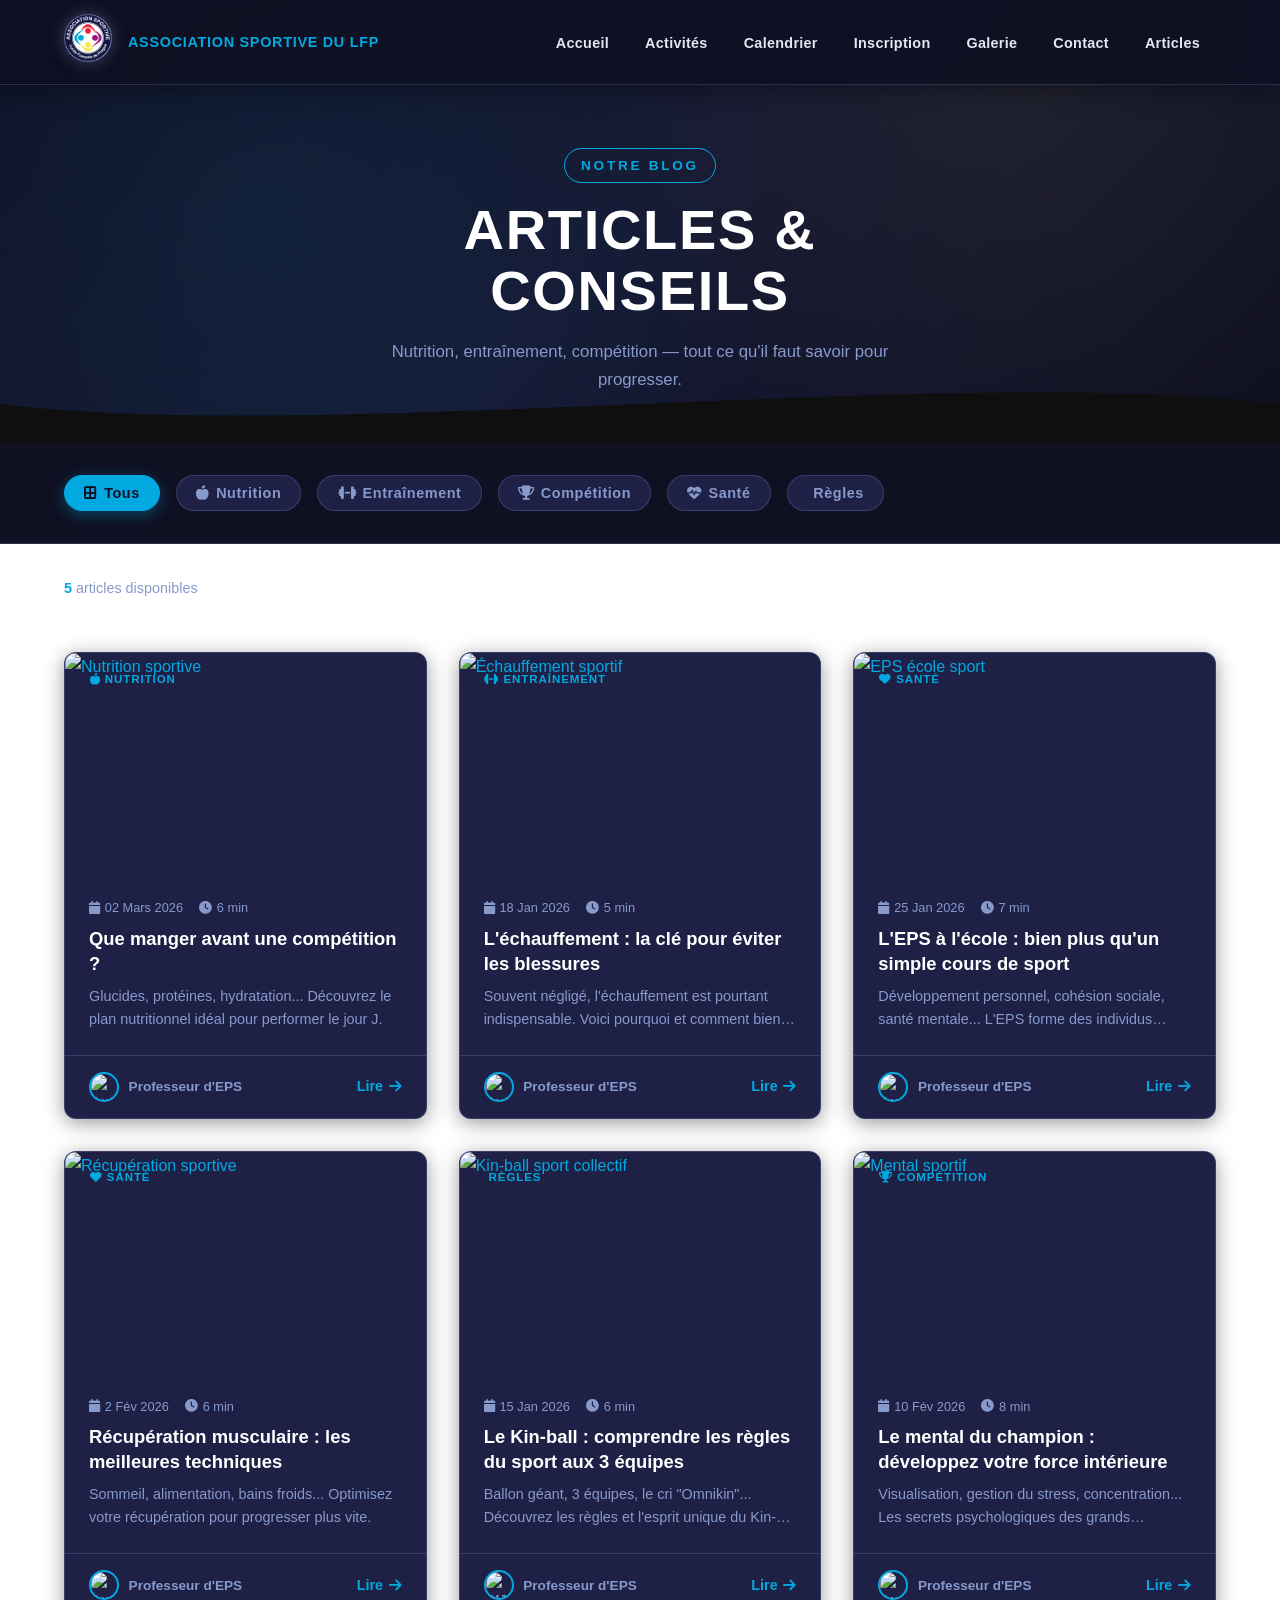
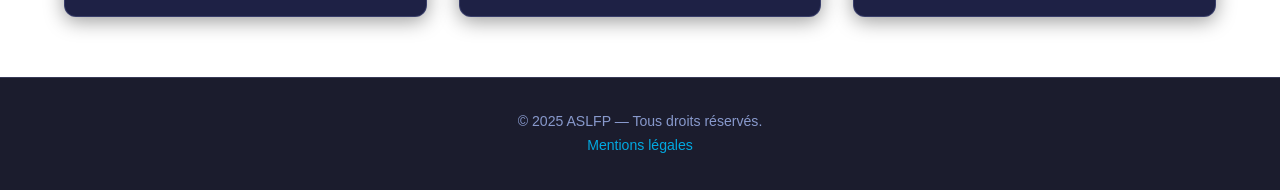
==== commit de7546d2: "integration WebTV" ====
--- a/articles.html
+++ b/articles.html
@@ -36,7 +36,7 @@
           <li><a href="index.html#inscription">Inscription</a></li>
           <li><a href="galerie.html">Galerie</a></li>
           <li><a href="index.html#contact">Contact</a></li>
-          <li><a href="articles.html" class="active">Articles</a></li>
+          <li><a href="articles.html">Articles</a></li>
         </ul>
       </nav>
 
@@ -52,7 +52,7 @@
           <li><a href="index.html#inscription">Inscription</a></li>
           <li><a href="galerie.html">Galerie</a></li>
           <li><a href="index.html#contact">Contact</a></li>
-          <li><a href="articles.html" class="active">Articles</a></li>
+          <li><a href="articles.html">Articles</a></li>
         </ul>
       </nav>
 
@@ -268,7 +268,7 @@
 
 <!-- ── CARD - Kin-ball ── -->
 <article class="article-card" data-category="regles">
-  <a href="articles/kin-ball.html" class="card-link">
+  <a href="articles/kin-ball-regles.html" class="card-link">
     <div class="card-image-wrapper">
       <img
         src="https://images.unsplash.com/photo-1612872087720-bb876e2e67d1?w=600&q=80"
@@ -372,3 +372,5 @@
 
 </body>
 </html>
+
+
--- a/CSS/blog.css
+++ b/CSS/blog.css
@@ -23,6 +23,7 @@
   --badge-entrainement: #02A9E1;
   --badge-competition:  #F3EA4F;
   --badge-sante:        #8e44ad;
+  --badge-regles:        #df792b;
 
   /* Typographie */
   --font-heading: 'Montserrat', sans-serif;
@@ -210,6 +211,7 @@
   border: 1px solid var(--color-accent);
   padding: 0.3rem 1rem;
   border-radius: 50px;
+  margin-top: 100px;
   margin-bottom: var(--spacing-sm);
 }
 
@@ -1261,3 +1263,4 @@
 /* ──────────────────────────────────────────
    FIN DU FICHIER blog.css
    ────────────────────────────────────────── */
+
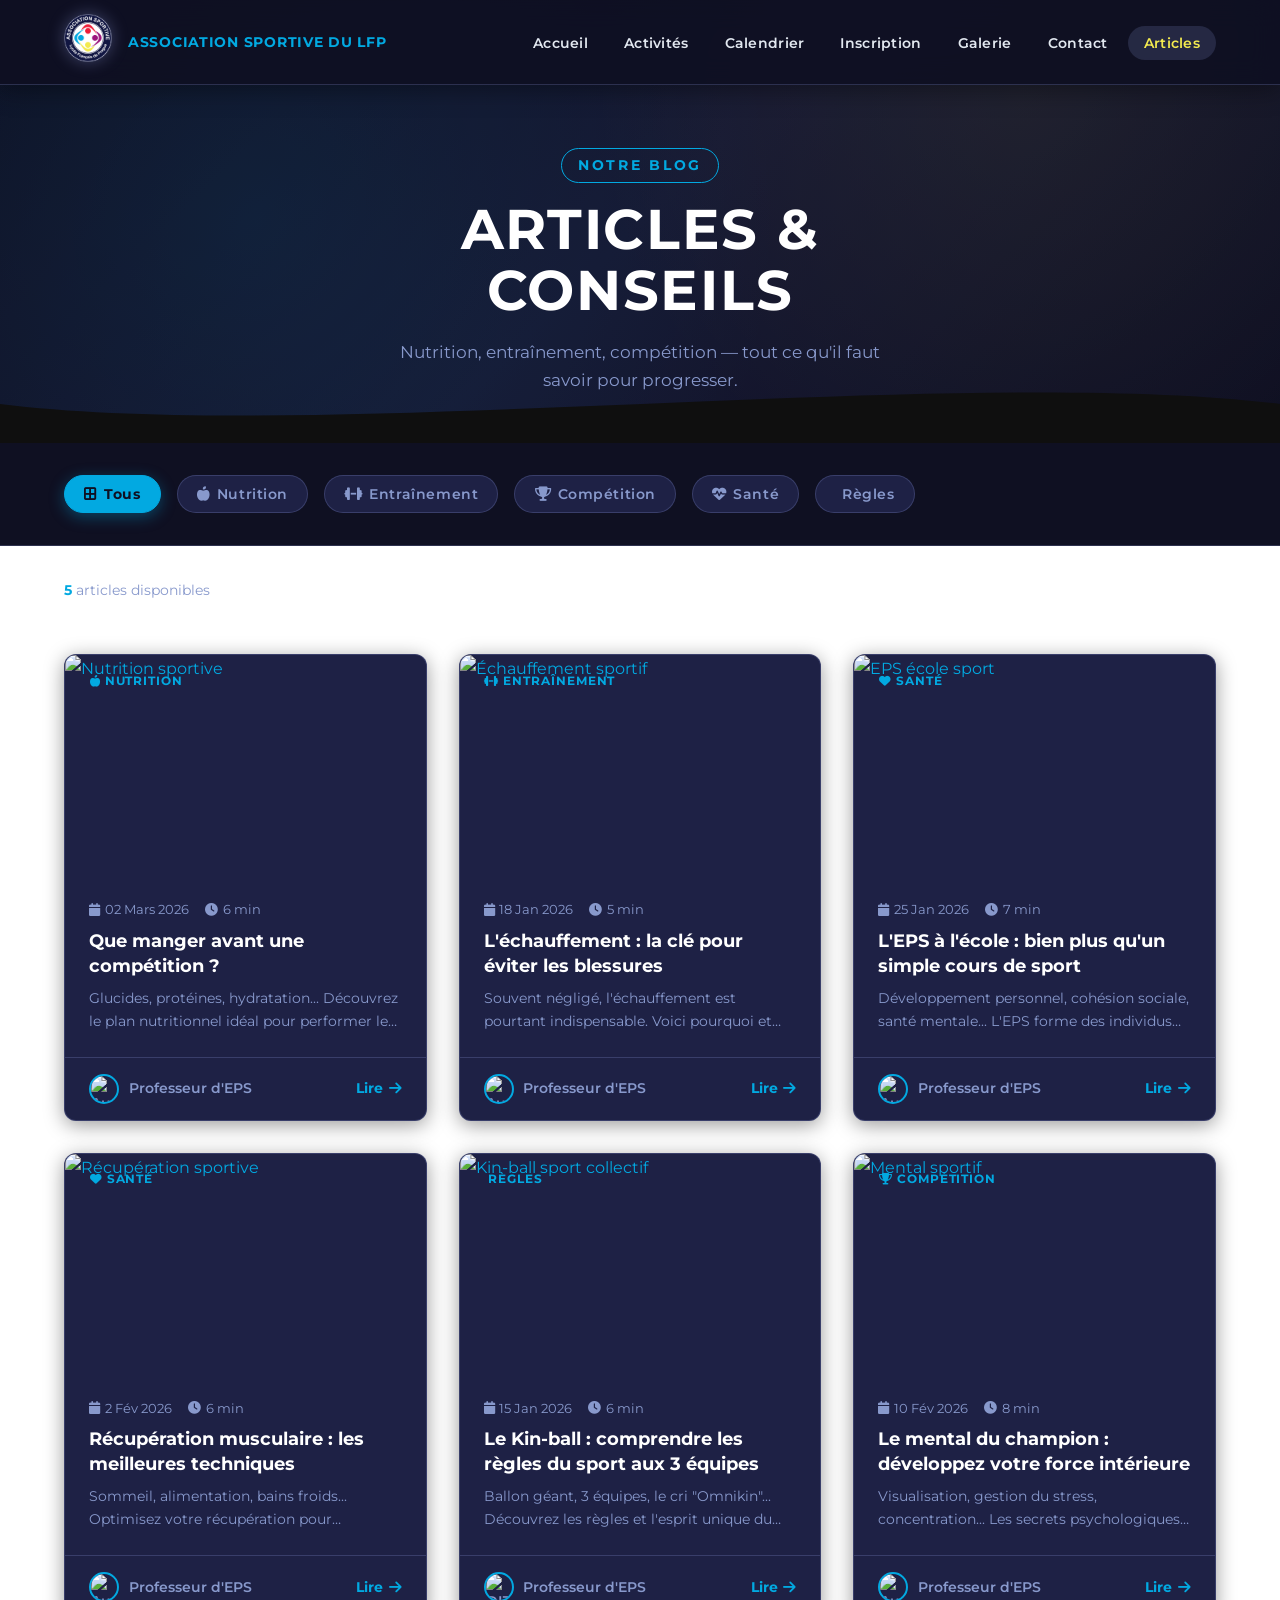
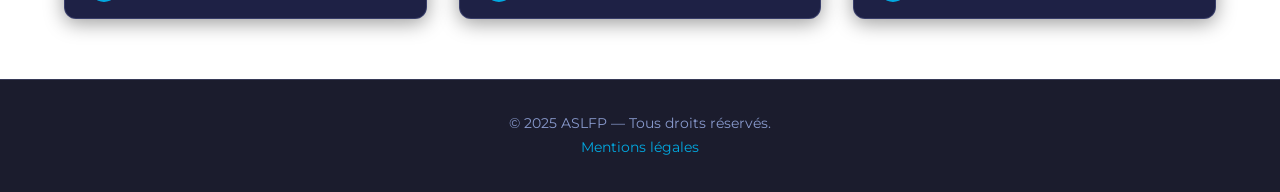
==== commit 0037ff1e: "update navigation bar" ====
--- a/articles.html
+++ b/articles.html
@@ -1,26 +1,55 @@
 <!DOCTYPE html>
 <html lang="fr">
 <head>
-  <meta charset="UTF-8" />
-  <meta name="viewport" content="width=device-width, initial-scale=1.0"/>
-  <title>Articles | ASLFP</title>
-
-  <!-- CSS principal du site -->
-  <link rel="stylesheet" href="CSS/styles.css" />
-  <!-- CSS spécifique au blog -->
-  <link rel="stylesheet" href="CSS/blog.css" />
-  <!-- Font Awesome -->
-  <link rel="stylesheet" href="https://cdnjs.cloudflare.com/ajax/libs/font-awesome/6.4.0/css/all.min.css"/>
-  <!-- Google Fonts -->
-  <link href="https://fonts.googleapis.com/css2?family=Rajdhani:wght@600;700&family=Open+Sans:wght@400;600&display=swap" rel="stylesheet"/>
+  <meta charset="utf-8">
+  <meta name="viewport" content="width=device-width, initial-scale=1">
+  <title>Articles — AS LFP</title>
+  <link rel="icon" type="image/png" href="img/Logos/logo-aslfp.png">
+  <link rel="preconnect" href="https://fonts.googleapis.com">
+  <link rel="preconnect" href="https://fonts.gstatic.com" crossorigin>
+  <link href="https://fonts.googleapis.com/css2?family=Montserrat:wght@400;600;700;800&display=swap" rel="stylesheet">
+  <link rel="stylesheet" href="CSS/styles.css">
+  <link rel="stylesheet" href="CSS/blog.css">
+  <link rel="stylesheet" href="https://cdnjs.cloudflare.com/ajax/libs/font-awesome/6.5.0/css/all.min.css">
+
+  <!-- PWA : Manifest -->
+  <link rel="manifest" href="/aslfp-test02/manifest.json">
+  <meta name="apple-mobile-web-app-capable" content="yes">
+  <meta name="apple-mobile-web-app-status-bar-style" content="default">
+  <meta name="apple-mobile-web-app-title" content="AS LFP">
+  <link rel="apple-touch-icon" href="/aslfp-test02/img/icons/icon-192x192.png">
+  <meta name="theme-color" content="#1a56db">
 </head>
+
+
+<!-- Enregistrement du Service Worker -->
+<script>
+  if ('serviceWorker' in navigator) {
+    window.addEventListener('load', () => {
+      navigator.serviceWorker
+        .register('/aslfp-test02/service-worker.js')
+        .then((reg) => console.log('✅ Service Worker enregistré', reg))
+        .catch((err) => console.error('❌ Erreur SW :', err));
+    });
+  }
+</script>
+
+
 <body class="blog-page">
 
+<!-- BANNIÈRE LIVE — cachée par défaut, activée par JS -->
+<a href="webtv.html" id="live-banner" class="live-banner" style="display:none;" aria-label="Accéder au live">
+  <span class="live-banner-dot"></span>
+  <span class="live-banner-text">🔴 LIVE en cours</span>
+  <span class="live-banner-arrow">Regarder →</span>
+</a>
+
 <!-- HEADER -->
-<header class="header header-scrolled">
+<header class="header" id="header">
   <div class="container">
     <div class="header-content">
 
+      <!-- LOGO -->
       <div class="logo-section">
         <a href="index.html" class="logo-link">
           <img src="img/Logos/logo-aslfp.png" alt="Logo AS LFP" class="logo">
@@ -28,7 +57,8 @@
         <span class="as-title">ASSOCIATION SPORTIVE DU LFP</span>
       </div>
 
-      <nav class="main-nav desktop-nav">
+      <!-- NAV DESKTOP -->
+      <nav class="desktop-nav">
         <ul>
           <li><a href="index.html#hero">Accueil</a></li>
           <li><a href="index.html#activites">Activités</a></li>
@@ -36,29 +66,46 @@
           <li><a href="index.html#inscription">Inscription</a></li>
           <li><a href="galerie.html">Galerie</a></li>
           <li><a href="index.html#contact">Contact</a></li>
-          <li><a href="articles.html">Articles</a></li>
+          <li><a href="articles.html" class="active">Articles</a></li>
+          <!-- LIVE BOUTON — caché par défaut -->
+          <li id="live-nav-item" style="display:none;">
+            <a href="webtv.html" class="live-nav-btn">
+              <span class="live-dot-nav"></span> LIVE
+            </a>
+          </li>
         </ul>
       </nav>
 
-      <button class="burger" aria-label="Ouvrir le menu">
-        <span></span><span></span><span></span>
+      <!-- BURGER MOBILE -->
+      <button class="burger" id="burger" aria-label="Menu">
+        <span class="burger-line"></span>
+        <span class="burger-line"></span>
+        <span class="burger-line"></span>
       </button>
 
-      <nav class="main-nav mobile-nav">
-        <ul>
-          <li><a href="index.html#hero">Accueil</a></li>
-          <li><a href="index.html#activites">Activités</a></li>
-          <li><a href="index.html#calendrier">Calendrier</a></li>
-          <li><a href="index.html#inscription">Inscription</a></li>
-          <li><a href="galerie.html">Galerie</a></li>
-          <li><a href="index.html#contact">Contact</a></li>
-          <li><a href="articles.html">Articles</a></li>
-        </ul>
-      </nav>
-
     </div>
   </div>
+
+  <!-- NAV MOBILE -->
+  <nav class="mobile-nav" id="mobile-nav">
+    <ul>
+      <li><a href="index.html#hero">Accueil</a></li>
+      <li><a href="index.html#activites">Activités</a></li>
+      <li><a href="index.html#calendrier">Calendrier</a></li>
+      <li><a href="index.html#inscription">Inscription</a></li>
+      <li><a href="galerie.html">Galerie</a></li>
+      <li><a href="index.html#contact">Contact</a></li>
+      <li><a href="articles.html" class="active">Articles</a></li>
+      <li id="live-nav-item-mobile" style="display:none;">
+        <a href="webtv.html" class="live-nav-btn">
+          <span class="live-dot-nav"></span> LIVE
+        </a>
+      </li>
+    </ul>
+  </nav>
+
 </header>
+
 
 
   <!-- ===================== HERO SECTION ===================== -->
--- a/CSS/styles.css
+++ b/CSS/styles.css
@@ -1394,6 +1394,41 @@
   }
 }
 
-
-
-
+/* ================================
+   BOUTON LIVE NAVBAR
+================================ */
+#live-nav-item a,
+#live-nav-item-mobile a {
+  display: inline-flex;
+  align-items: center;
+  gap: 6px;
+  background: #e74c3c;
+  color: #fff !important;
+  padding: 6px 14px;
+  border-radius: 20px;
+  font-weight: 700;
+  font-size: 0.85rem;
+  letter-spacing: 0.5px;
+  text-decoration: none;
+  animation: pulse-live-btn 1.5s ease-in-out infinite;
+}
+
+#live-nav-item a:hover,
+#live-nav-item-mobile a:hover {
+  background: #c0392b;
+}
+
+@keyframes pulse-live-btn {
+  0%, 100% { 
+    box-shadow: 0 0 0 0 rgba(231, 76, 60, 0.7);
+    background: #e74c3c;
+  }
+  50% { 
+    box-shadow: 0 0 0 8px rgba(231, 76, 60, 0);
+    background: #c0392b;
+  }
+}
+
+
+
+
